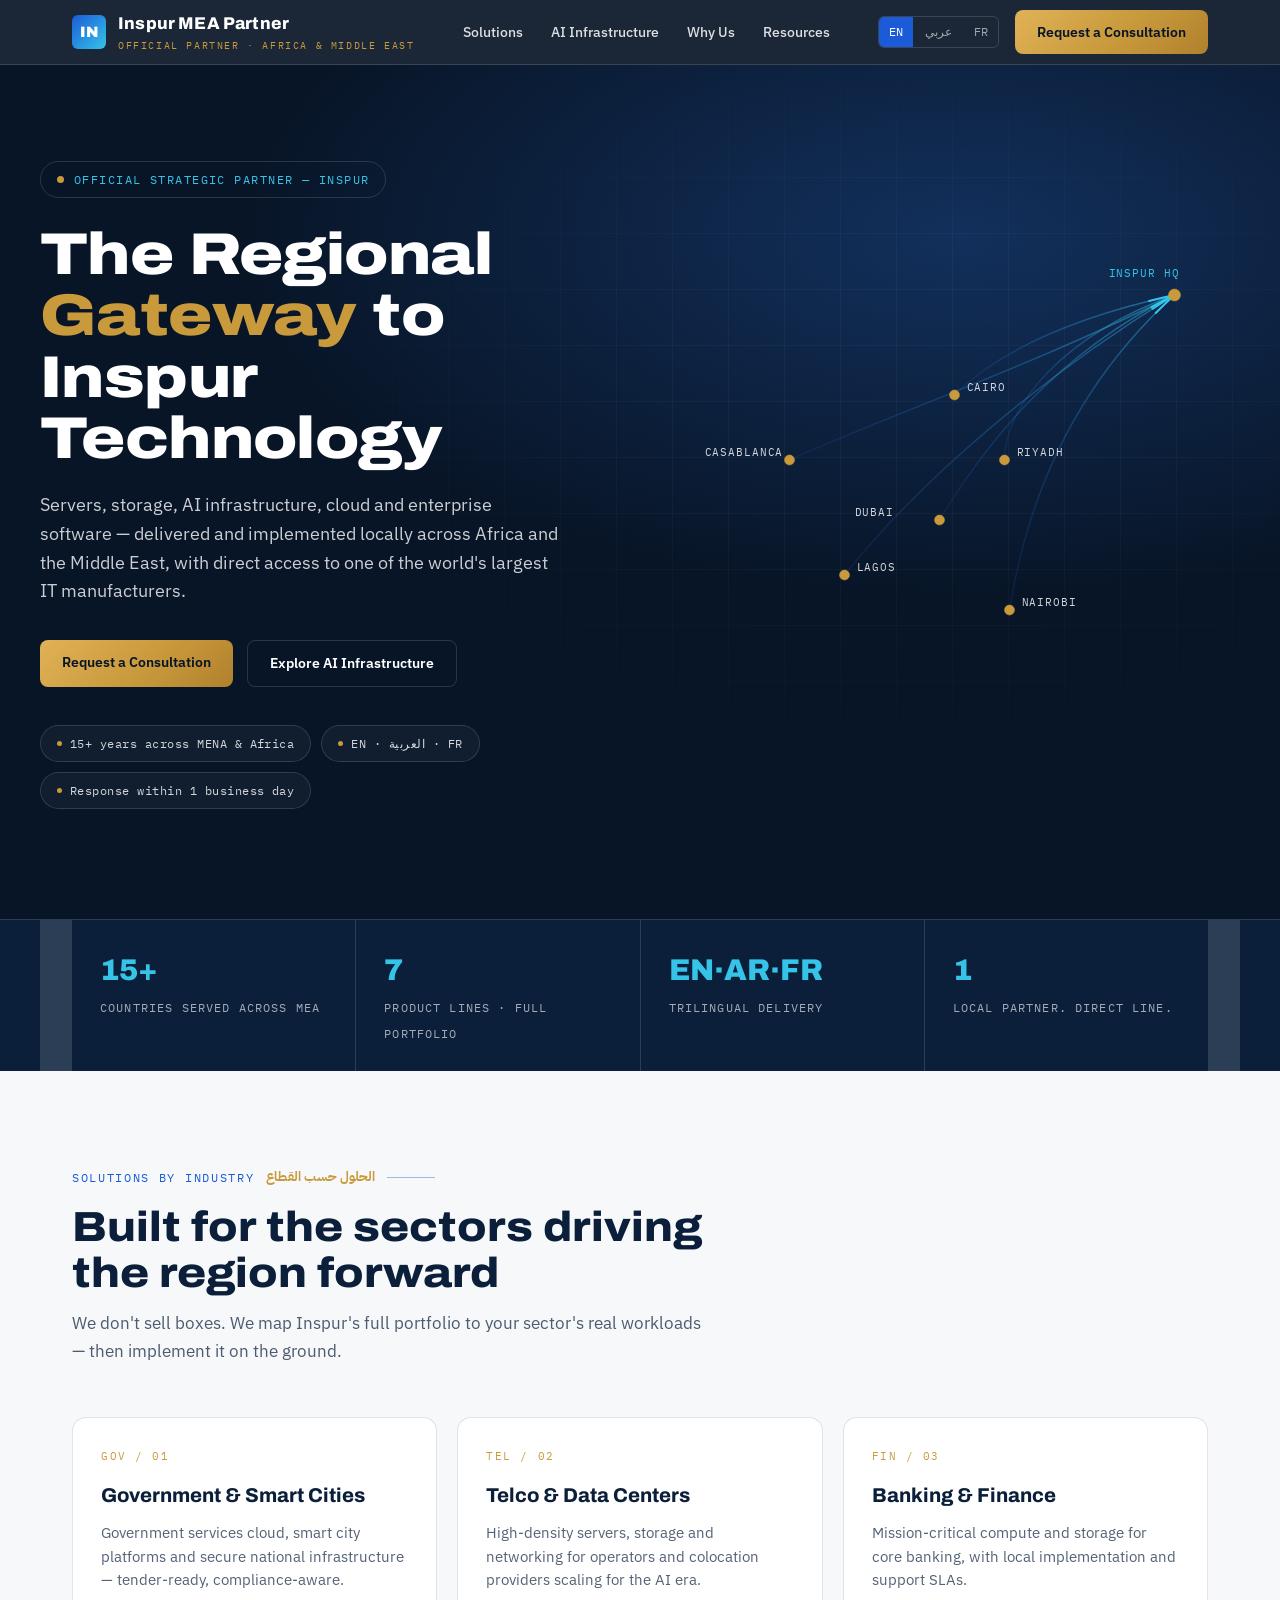
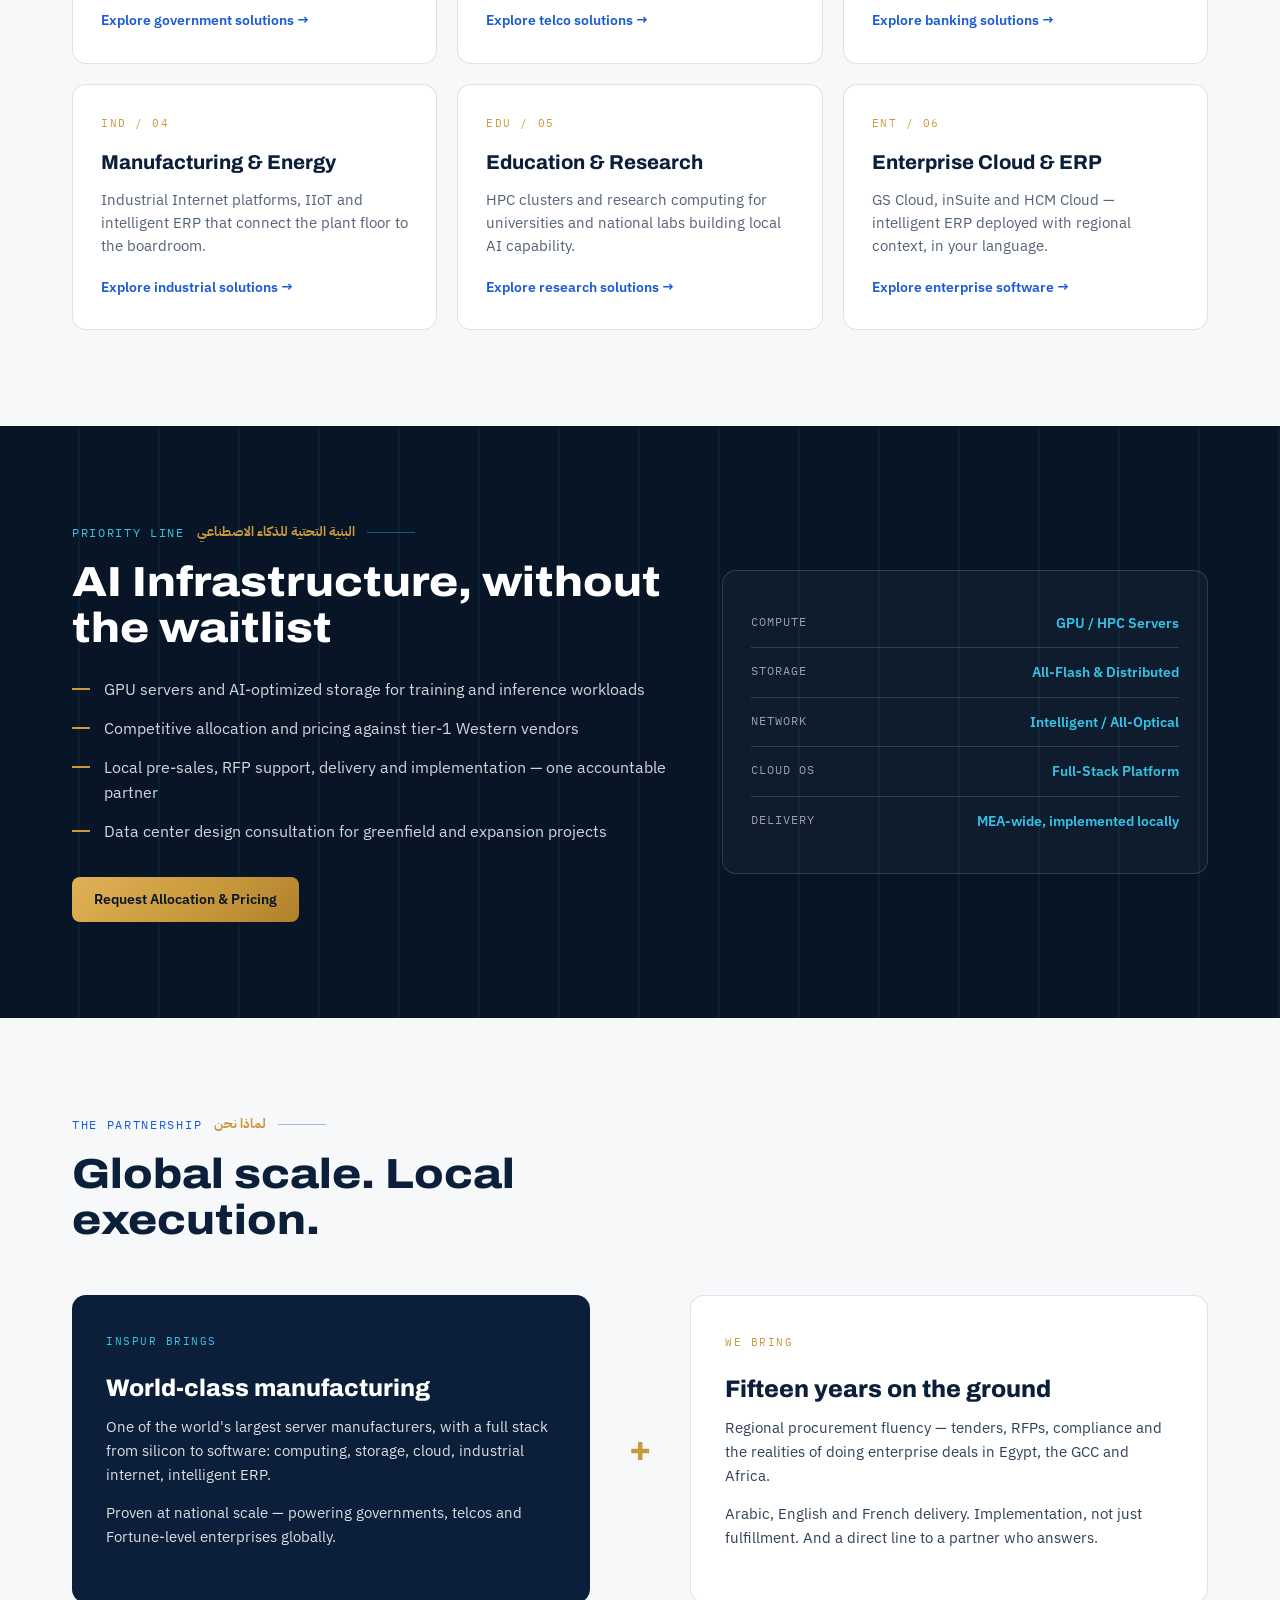
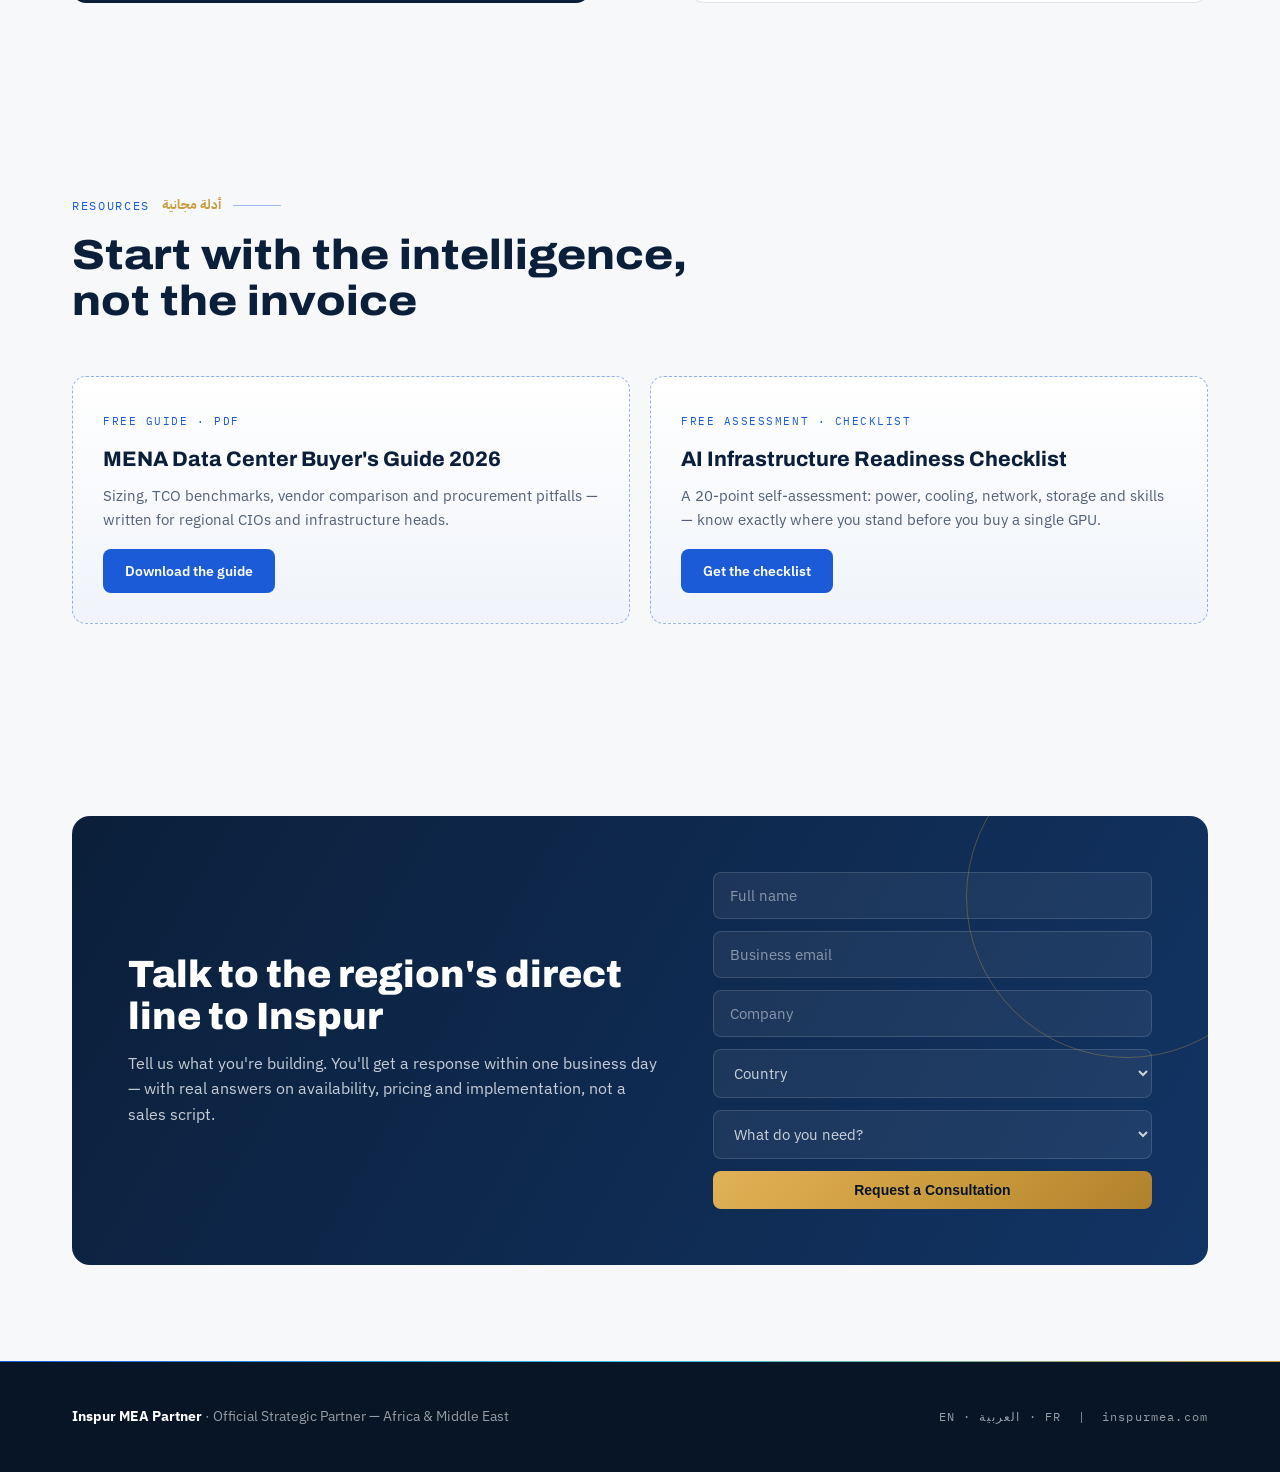
==== index.html @ e5256389 "Add no-JS fallback for reveal animations Co-Authored-By: Claude Fable 5 <noreply@anthropic.com>" ====
<!DOCTYPE html>
<html lang="en">
<head>
<meta charset="UTF-8">
<meta name="viewport" content="width=device-width, initial-scale=1.0">
<title>Inspur MEA — Strategic Partner for Africa &amp; the Middle East</title>
<meta name="description" content="Official strategic partner for Inspur across Africa &amp; the Middle East — servers, storage, AI infrastructure, cloud and enterprise software, delivered and implemented locally.">
<meta property="og:title" content="Inspur MEA — Strategic Partner for Africa &amp; the Middle East">
<meta property="og:description" content="Servers, storage, AI infrastructure, cloud and enterprise software — delivered and implemented locally across Africa and the Middle East.">
<meta property="og:type" content="website">
<meta property="og:url" content="https://inspurmea.com">
<link rel="icon" href="data:image/svg+xml,%3Csvg xmlns='http://www.w3.org/2000/svg' viewBox='0 0 64 64'%3E%3Cdefs%3E%3ClinearGradient id='g' x1='0' y1='0' x2='1' y2='1'%3E%3Cstop offset='0' stop-color='%231B5BD7'/%3E%3Cstop offset='1' stop-color='%2335C4E8'/%3E%3C/linearGradient%3E%3C/defs%3E%3Crect width='64' height='64' rx='14' fill='url(%23g)'/%3E%3Ctext x='32' y='43' font-family='Arial,sans-serif' font-weight='800' font-size='26' fill='white' text-anchor='middle'%3EIN%3C/text%3E%3C/svg%3E">
<link rel="preconnect" href="https://fonts.googleapis.com">
<link href="https://fonts.googleapis.com/css2?family=IBM+Plex+Sans:wght@400;500;600&family=IBM+Plex+Sans+Arabic:wght@500;700&family=IBM+Plex+Mono:wght@400;500&family=Archivo:wdth,wght@62..125,500..900&display=swap" rel="stylesheet">
<style>
:root{
  --ink:#0B1F3A;
  --deep:#081527;
  --wave:#1B5BD7;
  --pulse:#35C4E8;
  --gold:#C99A3C;
  --porcelain:#F6F8FA;
  --line:rgba(11,31,58,.12);
  --line-light:rgba(246,248,250,.14);
  --display:'Archivo',sans-serif;
  --body:'IBM Plex Sans','IBM Plex Sans Arabic',sans-serif;
  --mono:'IBM Plex Mono',monospace;
}
*{margin:0;padding:0;box-sizing:border-box}
html{scroll-behavior:smooth}
body{font-family:var(--body);color:var(--ink);background:var(--porcelain);line-height:1.6;font-size:16px;-webkit-font-smoothing:antialiased}
a{color:inherit;text-decoration:none}
::selection{background:var(--wave);color:#fff}
.wrap{max-width:1200px;margin:0 auto;padding:0 32px}

/* ---------- eyebrow: bilingual device ---------- */
.eyebrow{font-family:var(--mono);font-size:12px;letter-spacing:.14em;text-transform:uppercase;display:flex;align-items:center;gap:12px;color:var(--wave)}
.eyebrow .ar{font-family:'IBM Plex Sans Arabic';font-weight:700;letter-spacing:0;text-transform:none;font-size:13px;color:var(--gold)}
.eyebrow::after{content:"";flex:0 0 48px;height:1px;background:currentColor;opacity:.4}
.dark .eyebrow{color:var(--pulse)}

/* ---------- top bar ---------- */
header{position:sticky;top:0;z-index:50;background:rgba(8,21,39,.92);backdrop-filter:blur(10px);border-bottom:1px solid var(--line-light)}
.nav{display:flex;align-items:center;justify-content:space-between;height:64px;color:#fff}
.brand{display:flex;align-items:center;gap:12px}
.brand-mark{width:34px;height:34px;border-radius:6px;background:linear-gradient(135deg,var(--wave),var(--pulse));display:grid;place-items:center;font-family:var(--display);font-weight:900;font-size:15px;color:#fff}
.brand b{font-family:var(--display);font-weight:800;font-size:17px;letter-spacing:.01em}
.brand span{display:block;font-family:var(--mono);font-size:10px;letter-spacing:.16em;text-transform:uppercase;color:var(--gold)}
.nav-links{display:flex;gap:28px;font-size:14px;font-weight:500}
.nav-links a{opacity:.85;transition:opacity .2s;position:relative;padding:4px 0}
.nav-links a::after{content:"";position:absolute;left:0;right:0;bottom:0;height:2px;background:linear-gradient(90deg,var(--pulse),var(--gold));border-radius:2px;transform:scaleX(0);transform-origin:left;transition:transform .3s ease}
.nav-links a:hover,.nav-links a:focus-visible{opacity:1}
.nav-links a:hover::after,.nav-links a:focus-visible::after{transform:scaleX(1)}
.nav-right{display:flex;align-items:center;gap:16px}
.lang{font-family:var(--mono);font-size:12px;display:flex;gap:2px;border:1px solid var(--line-light);border-radius:6px;overflow:hidden}
.lang a{padding:5px 10px;opacity:.6}
.lang a.on{background:var(--wave);opacity:1}
.btn{display:inline-block;font-weight:600;font-size:14px;padding:11px 22px;border-radius:8px;transition:transform .15s,box-shadow .15s;border:0;cursor:pointer}
.btn:focus-visible{outline:3px solid var(--pulse);outline-offset:2px}
.btn-gold{background:linear-gradient(135deg,#E0B156,var(--gold) 55%,#B0812C);color:var(--deep)}
.btn-gold:hover{transform:translateY(-2px);box-shadow:0 10px 28px rgba(201,154,60,.45)}
.btn-wave{background:var(--wave);color:#fff}
.btn-wave:hover{transform:translateY(-1px);box-shadow:0 8px 24px rgba(27,91,215,.4)}
.btn-ghost{border:1px solid var(--line-light);color:#fff}
.btn-ghost:hover{border-color:var(--pulse);color:var(--pulse)}
@media(max-width:900px){.nav-links{display:none}}

/* ---------- hero ---------- */
.hero{background:radial-gradient(1200px 600px at 75% 20%,#12305c 0%,var(--deep) 60%);color:#fff;position:relative;overflow:hidden}
.hero-grid{position:absolute;inset:0;background-image:linear-gradient(var(--line-light) 1px,transparent 1px),linear-gradient(90deg,var(--line-light) 1px,transparent 1px);background-size:56px 56px;opacity:.25;mask-image:radial-gradient(800px 500px at 70% 40%,#000 30%,transparent 75%)}
.hero-inner{position:relative;display:grid;grid-template-columns:1.05fr .95fr;gap:40px;align-items:center;padding:96px 0 110px}
.hero h1{font-family:var(--display);font-variation-settings:'wdth' 118;font-weight:850;font-size:clamp(38px,4.6vw,60px);line-height:1.04;letter-spacing:-.01em}
.hero h1 .gw{color:var(--gold)}
.hero .badge{display:inline-flex;align-items:center;gap:10px;font-family:var(--mono);font-size:12px;letter-spacing:.12em;text-transform:uppercase;border:1px solid var(--line-light);border-radius:100px;padding:8px 16px;margin-bottom:26px;color:var(--pulse)}
.hero .badge i{width:7px;height:7px;border-radius:50%;background:var(--gold);display:inline-block}
.hero p.lede{margin:22px 0 34px;font-size:18px;max-width:520px;color:rgba(246,248,250,.82)}
.hero-ctas{display:flex;gap:14px;flex-wrap:wrap}
.hero-chips{margin-top:38px;display:flex;gap:10px;flex-wrap:wrap}
.chip{display:inline-flex;align-items:center;gap:8px;font-family:var(--mono);font-size:12px;letter-spacing:.04em;color:rgba(246,248,250,.85);border:1px solid var(--line-light);border-radius:100px;padding:8px 16px;background:rgba(255,255,255,.04);backdrop-filter:blur(4px);transition:border-color .25s,color .25s}
.chip:hover{border-color:var(--gold);color:#fff}
.chip i{width:5px;height:5px;border-radius:50%;background:var(--gold);display:inline-block}
@media(max-width:900px){.hero-inner{grid-template-columns:1fr;padding:64px 0 80px}}

/* gateway map (signature) */
.gateway{position:relative;height:460px}
.gateway svg{width:100%;height:100%;overflow:visible}
.arc{fill:none;stroke:url(#arcGrad);stroke-width:1.4;opacity:.55}
.arc-pulse{fill:none;stroke:var(--pulse);stroke-width:2;stroke-linecap:round;stroke-dasharray:26 640;animation:flow 4.5s linear infinite}
@keyframes flow{to{stroke-dashoffset:-666}}
.hub circle.core{fill:var(--gold)}
.hub circle.ring{fill:none;stroke:var(--gold);opacity:.5;animation:ring 3s ease-out infinite}
@keyframes ring{0%{r:5;opacity:.6}100%{r:20;opacity:0}}
.hub text{font-family:var(--mono);font-size:11px;fill:rgba(246,248,250,.85);letter-spacing:.08em}
.origin text{fill:var(--pulse)}
@media (prefers-reduced-motion:reduce){.arc-pulse,.hub circle.ring{animation:none}.arc-pulse{stroke-dasharray:none;opacity:.5}}
@media(max-width:900px){.gateway{height:340px}}

/* ---------- stat strip ---------- */
.strip{background:var(--ink);color:#fff;border-top:1px solid var(--line-light)}
.strip-inner{display:grid;grid-template-columns:repeat(4,1fr);gap:1px;background:var(--line-light)}
.stat{background:var(--ink);padding:26px 28px;transition:background .3s}
.stat:hover{background:#0e2747}
.stat b{font-family:var(--display);font-weight:850;font-size:30px;display:block;color:var(--pulse)}
.stat span{font-family:var(--mono);font-size:11.5px;letter-spacing:.1em;text-transform:uppercase;color:rgba(246,248,250,.65)}
@media(max-width:900px){.strip-inner{grid-template-columns:repeat(2,1fr)}}

/* ---------- sections ---------- */
section{padding:96px 0}
.sec-head{max-width:640px;margin-bottom:52px}
.sec-head h2{font-family:var(--display);font-variation-settings:'wdth' 112;font-weight:800;font-size:clamp(28px,3.4vw,42px);line-height:1.1;margin:16px 0 14px}
.sec-head p{color:rgba(11,31,58,.72);font-size:17px}
.dark .sec-head p{color:rgba(246,248,250,.72)}

/* industries */
.ind-grid{display:grid;grid-template-columns:repeat(3,1fr);gap:20px}
.card{background:#fff;border:1px solid var(--line);border-radius:14px;padding:30px 28px;transition:transform .25s,box-shadow .25s,border-color .25s;position:relative;overflow:hidden}
.card::before{content:"";position:absolute;top:0;left:0;right:0;height:3px;background:linear-gradient(90deg,var(--wave),var(--pulse) 55%,var(--gold));transform:scaleX(0);transform-origin:left;transition:transform .4s ease}
.card:hover{transform:translateY(-5px);box-shadow:0 18px 44px rgba(11,31,58,.12);border-color:transparent}
.card:hover::before{transform:scaleX(1)}
.ind-grid .card:nth-child(2),.res-grid .res:nth-child(2){transition-delay:.07s}
.ind-grid .card:nth-child(3){transition-delay:.14s}
.ind-grid .card:nth-child(4){transition-delay:.07s}
.ind-grid .card:nth-child(5){transition-delay:.14s}
.ind-grid .card:nth-child(6){transition-delay:.21s}
.card .ic{font-family:var(--mono);font-size:11px;letter-spacing:.14em;text-transform:uppercase;color:var(--gold);margin-bottom:14px;display:block}
.card h3{font-family:var(--display);font-weight:750;font-size:20px;margin-bottom:10px}
.card p{font-size:14.5px;color:rgba(11,31,58,.7);margin-bottom:16px}
.card .go{font-size:13.5px;font-weight:600;color:var(--wave)}
@media(max-width:900px){.ind-grid{grid-template-columns:1fr}}

/* AI infra — dark rack section */
.rack{background:var(--deep);color:#fff;position:relative;overflow:hidden}
.rack::before{content:"";position:absolute;inset:0;background:repeating-linear-gradient(90deg,transparent 0 78px,rgba(53,196,232,.06) 78px 80px);pointer-events:none}
.rack-inner{position:relative;display:grid;grid-template-columns:1.1fr .9fr;gap:56px;align-items:center}
.rack ul{list-style:none;margin:26px 0 34px;display:grid;gap:14px}
.rack li{display:flex;gap:14px;align-items:flex-start;font-size:15.5px;color:rgba(246,248,250,.85)}
.rack li::before{content:"";flex:0 0 18px;height:2px;background:var(--gold);margin-top:11px}
.spec{border:1px solid var(--line-light);border-radius:14px;padding:28px;background:rgba(255,255,255,.03)}
.spec .row{display:flex;justify-content:space-between;padding:13px 0;border-bottom:1px solid var(--line-light);font-size:14px}
.spec .row:last-child{border:0}
.spec .k{font-family:var(--mono);font-size:12px;letter-spacing:.08em;text-transform:uppercase;color:rgba(246,248,250,.6)}
.spec .v{font-weight:600;color:var(--pulse)}
@media(max-width:900px){.rack-inner{grid-template-columns:1fr}}

/* why — split */
.why-grid{display:grid;grid-template-columns:1fr 1fr;gap:20px}
.why{border-radius:14px;padding:38px 34px}
.why.inspur{background:var(--ink);color:#fff}
.why.local{background:#fff;border:1px solid var(--line)}
.why h3{font-family:var(--display);font-weight:800;font-size:24px;margin-bottom:8px}
.why .tag{font-family:var(--mono);font-size:11px;letter-spacing:.14em;text-transform:uppercase;margin-bottom:18px;display:block}
.why.inspur .tag{color:var(--pulse)}
.why.local .tag{color:var(--gold)}
.why p{font-size:15px;opacity:.85;margin-bottom:14px}
.plus{display:grid;place-items:center;font-family:var(--display);font-weight:900;font-size:34px;color:var(--gold)}
@media(min-width:901px){.why-grid{grid-template-columns:1fr 60px 1fr}}
@media(max-width:900px){.why-grid{grid-template-columns:1fr}.plus{padding:6px 0}}

/* resources */
.res-grid{display:grid;grid-template-columns:1fr 1fr;gap:20px}
.res{border:1px dashed rgba(27,91,215,.45);border-radius:14px;padding:30px;background:linear-gradient(180deg,#fff, #F0F4FA);transition:transform .25s,box-shadow .25s,border-color .25s}
.res:hover{transform:translateY(-4px);box-shadow:0 14px 36px rgba(27,91,215,.12);border-style:solid;border-color:var(--wave)}
.res .k{font-family:var(--mono);font-size:11px;letter-spacing:.14em;text-transform:uppercase;color:var(--wave)}
.res h3{font-family:var(--display);font-weight:750;font-size:21px;margin:10px 0 8px}
.res p{font-size:14.5px;color:rgba(11,31,58,.7);margin-bottom:18px}
@media(max-width:900px){.res-grid{grid-template-columns:1fr}}

/* consult CTA */
.consult{background:linear-gradient(120deg,var(--ink),#123464);color:#fff;border-radius:18px;padding:56px;display:grid;grid-template-columns:1.1fr .9fr;gap:48px;align-items:center;position:relative;overflow:hidden}
.consult::after{content:"";position:absolute;right:-80px;top:-80px;width:320px;height:320px;border:1px solid rgba(201,154,60,.35);border-radius:50%}
.consult h2{font-family:var(--display);font-weight:850;font-size:clamp(26px,3vw,38px);line-height:1.12;margin-bottom:12px}
.consult p{color:rgba(246,248,250,.8);font-size:16px}
.form{display:grid;gap:12px}
.form input,.form select{font-family:var(--body);font-size:14.5px;padding:13px 16px;border-radius:8px;border:1px solid var(--line-light);background:rgba(255,255,255,.06);color:#fff}
.form input::placeholder{color:rgba(246,248,250,.5)}
.form select{color:rgba(246,248,250,.8)}
@media(max-width:900px){.consult{grid-template-columns:1fr;padding:36px}}

footer{background:var(--deep);color:rgba(246,248,250,.6);padding:44px 0;font-size:13.5px;border-top:1px solid transparent;border-image:linear-gradient(90deg,var(--wave),var(--pulse),var(--gold)) 1}
.foot{display:flex;justify-content:space-between;gap:20px;flex-wrap:wrap;align-items:center}
.foot .mono{font-family:var(--mono);font-size:11.5px;letter-spacing:.1em}

/* reveal (scoped to .js so content is never hidden without JavaScript) */
.js .rv{opacity:0;transform:translateY(18px);transition:opacity .6s ease,transform .6s ease}
.js .rv.in{opacity:1;transform:none}
@media (prefers-reduced-motion:reduce){.rv{opacity:1;transform:none;transition:none}}
</style>
<script>document.documentElement.classList.add('js')</script>
</head>
<body>

<header>
  <div class="wrap nav">
    <div class="brand">
      <div class="brand-mark">IN</div>
      <div><b>Inspur MEA Partner</b><span>Official Partner · Africa &amp; Middle East</span></div>
    </div>
    <nav class="nav-links">
      <a href="#industries">Solutions</a>
      <a href="#ai">AI Infrastructure</a>
      <a href="#why">Why Us</a>
      <a href="#resources">Resources</a>
    </nav>
    <div class="nav-right">
      <div class="lang"><a class="on" href="#">EN</a><a href="#">عربي</a><a href="#">FR</a></div>
      <a class="btn btn-gold" href="#consult">Request a Consultation</a>
    </div>
  </div>
</header>

<div class="hero">
  <div class="hero-grid"></div>
  <div class="wrap hero-inner">
    <div>
      <span class="badge"><i></i> Official Strategic Partner — Inspur</span>
      <h1>The Regional <span class="gw">Gateway</span> to Inspur Technology</h1>
      <p class="lede">Servers, storage, AI infrastructure, cloud and enterprise software — delivered and implemented locally across Africa and the Middle East, with direct access to one of the world's largest IT manufacturers.</p>
      <div class="hero-ctas">
        <a class="btn btn-gold" href="#consult">Request a Consultation</a>
        <a class="btn btn-ghost" href="#ai">Explore AI Infrastructure</a>
      </div>
      <div class="hero-chips">
        <span class="chip"><i></i>15+ years across MENA &amp; Africa</span>
        <span class="chip"><i></i>EN · العربية · FR</span>
        <span class="chip"><i></i>Response within 1 business day</span>
      </div>
    </div>

    <!-- SIGNATURE: the gateway network -->
    <div class="gateway" aria-hidden="true">
      <svg viewBox="0 0 520 460">
        <defs>
          <linearGradient id="arcGrad" x1="1" y1="0" x2="0" y2="1">
            <stop offset="0" stop-color="#35C4E8" stop-opacity=".9"/>
            <stop offset="1" stop-color="#1B5BD7" stop-opacity=".25"/>
          </linearGradient>
        </defs>
        <!-- arcs from origin (top-right = Inspur / East) to regional hubs -->
        <path class="arc" id="a1" d="M470,40 C380,60 300,90 250,140"/>
        <path class="arc" id="a2" d="M470,40 C360,80 300,150 300,205"/>
        <path class="arc" id="a3" d="M470,40 C350,100 280,190 235,265"/>
        <path class="arc" id="a4" d="M470,40 C340,120 220,220 140,320"/>
        <path class="arc" id="a5" d="M470,40 C360,140 320,260 305,355"/>
        <path class="arc" id="a6" d="M470,40 C330,110 160,170 85,205"/>
        <path class="arc-pulse" d="M470,40 C380,60 300,90 250,140"/>
        <path class="arc-pulse" style="animation-delay:-1.1s" d="M470,40 C350,100 280,190 235,265"/>
        <path class="arc-pulse" style="animation-delay:-2.3s" d="M470,40 C340,120 220,220 140,320"/>
        <path class="arc-pulse" style="animation-delay:-3.2s" d="M470,40 C360,140 320,260 305,355"/>
        <!-- origin -->
        <g class="hub origin">
          <circle class="core" cx="470" cy="40" r="6" fill="#35C4E8"/>
          <circle class="ring" cx="470" cy="40" r="6" stroke="#35C4E8" fill="none"/>
          <text x="404" y="22">INSPUR HQ</text>
        </g>
        <!-- hubs -->
        <g class="hub"><circle class="core" cx="250" cy="140" r="5"/><circle class="ring" cx="250" cy="140" r="5"/><text x="262" y="136">CAIRO</text></g>
        <g class="hub"><circle class="core" cx="300" cy="205" r="5"/><circle class="ring" cx="300" cy="205" r="5"/><text x="312" y="201">RIYADH</text></g>
        <g class="hub"><circle class="core" cx="235" cy="265" r="5"/><circle class="ring" cx="235" cy="265" r="5"/><text x="150" y="261">DUBAI</text></g>
        <g class="hub"><circle class="core" cx="140" cy="320" r="5"/><circle class="ring" cx="140" cy="320" r="5"/><text x="152" y="316">LAGOS</text></g>
        <g class="hub"><circle class="core" cx="305" cy="355" r="5"/><circle class="ring" cx="305" cy="355" r="5"/><text x="317" y="351">NAIROBI</text></g>
        <g class="hub"><circle class="core" cx="85" cy="205" r="5"/><circle class="ring" cx="85" cy="205" r="5"/><text x="0" y="201">CASABLANCA</text></g>
      </svg>
    </div>
  </div>
</div>

<div class="strip">
  <div class="wrap strip-inner">
    <div class="stat"><b>15+</b><span>Countries served across MEA</span></div>
    <div class="stat"><b>7</b><span>Product lines · full portfolio</span></div>
    <div class="stat"><b>EN·AR·FR</b><span>Trilingual delivery</span></div>
    <div class="stat"><b>1</b><span>Local partner. Direct line.</span></div>
  </div>
</div>

<section id="industries">
  <div class="wrap">
    <div class="sec-head rv">
      <div class="eyebrow">Solutions by Industry <span class="ar">الحلول حسب القطاع</span></div>
      <h2>Built for the sectors driving the region forward</h2>
      <p>We don't sell boxes. We map Inspur's full portfolio to your sector's real workloads — then implement it on the ground.</p>
    </div>
    <div class="ind-grid">
      <div class="card rv"><span class="ic">GOV / 01</span><h3>Government &amp; Smart Cities</h3><p>Government services cloud, smart city platforms and secure national infrastructure — tender-ready, compliance-aware.</p><a class="go" href="#consult">Explore government solutions →</a></div>
      <div class="card rv"><span class="ic">TEL / 02</span><h3>Telco &amp; Data Centers</h3><p>High-density servers, storage and networking for operators and colocation providers scaling for the AI era.</p><a class="go" href="#consult">Explore telco solutions →</a></div>
      <div class="card rv"><span class="ic">FIN / 03</span><h3>Banking &amp; Finance</h3><p>Mission-critical compute and storage for core banking, with local implementation and support SLAs.</p><a class="go" href="#consult">Explore banking solutions →</a></div>
      <div class="card rv"><span class="ic">IND / 04</span><h3>Manufacturing &amp; Energy</h3><p>Industrial Internet platforms, IIoT and intelligent ERP that connect the plant floor to the boardroom.</p><a class="go" href="#consult">Explore industrial solutions →</a></div>
      <div class="card rv"><span class="ic">EDU / 05</span><h3>Education &amp; Research</h3><p>HPC clusters and research computing for universities and national labs building local AI capability.</p><a class="go" href="#consult">Explore research solutions →</a></div>
      <div class="card rv"><span class="ic">ENT / 06</span><h3>Enterprise Cloud &amp; ERP</h3><p>GS Cloud, inSuite and HCM Cloud — intelligent ERP deployed with regional context, in your language.</p><a class="go" href="#consult">Explore enterprise software →</a></div>
    </div>
  </div>
</section>

<section id="ai" class="rack dark">
  <div class="wrap rack-inner">
    <div class="rv">
      <div class="eyebrow">Priority Line <span class="ar">البنية التحتية للذكاء الاصطناعي</span></div>
      <h2 class="sec-h" style="font-family:var(--display);font-variation-settings:'wdth' 112;font-weight:800;font-size:clamp(28px,3.4vw,42px);line-height:1.1;margin:16px 0 6px">AI Infrastructure, without the waitlist</h2>
      <ul>
        <li>GPU servers and AI-optimized storage for training and inference workloads</li>
        <li>Competitive allocation and pricing against tier-1 Western vendors</li>
        <li>Local pre-sales, RFP support, delivery and implementation — one accountable partner</li>
        <li>Data center design consultation for greenfield and expansion projects</li>
      </ul>
      <a class="btn btn-gold" href="#consult">Request Allocation &amp; Pricing</a>
    </div>
    <div class="spec rv">
      <div class="row"><span class="k">Compute</span><span class="v">GPU / HPC Servers</span></div>
      <div class="row"><span class="k">Storage</span><span class="v">All-Flash &amp; Distributed</span></div>
      <div class="row"><span class="k">Network</span><span class="v">Intelligent / All-Optical</span></div>
      <div class="row"><span class="k">Cloud OS</span><span class="v">Full-Stack Platform</span></div>
      <div class="row"><span class="k">Delivery</span><span class="v">MEA-wide, implemented locally</span></div>
    </div>
  </div>
</section>

<section id="why">
  <div class="wrap">
    <div class="sec-head rv">
      <div class="eyebrow">The Partnership <span class="ar">لماذا نحن</span></div>
      <h2>Global scale. Local execution.</h2>
    </div>
    <div class="why-grid">
      <div class="why inspur rv">
        <span class="tag">Inspur brings</span>
        <h3>World-class manufacturing</h3>
        <p>One of the world's largest server manufacturers, with a full stack from silicon to software: computing, storage, cloud, industrial internet, intelligent ERP.</p>
        <p>Proven at national scale — powering governments, telcos and Fortune-level enterprises globally.</p>
      </div>
      <div class="plus rv">+</div>
      <div class="why local rv">
        <span class="tag">We bring</span>
        <h3>Fifteen years on the ground</h3>
        <p>Regional procurement fluency — tenders, RFPs, compliance and the realities of doing enterprise deals in Egypt, the GCC and Africa.</p>
        <p>Arabic, English and French delivery. Implementation, not just fulfillment. And a direct line to a partner who answers.</p>
      </div>
    </div>
  </div>
</section>

<section id="resources">
  <div class="wrap">
    <div class="sec-head rv">
      <div class="eyebrow">Resources <span class="ar">أدلة مجانية</span></div>
      <h2>Start with the intelligence, not the invoice</h2>
    </div>
    <div class="res-grid">
      <div class="res rv">
        <span class="k">Free Guide · PDF</span>
        <h3>MENA Data Center Buyer's Guide 2026</h3>
        <p>Sizing, TCO benchmarks, vendor comparison and procurement pitfalls — written for regional CIOs and infrastructure heads.</p>
        <a class="btn btn-wave" href="#consult">Download the guide</a>
      </div>
      <div class="res rv">
        <span class="k">Free Assessment · Checklist</span>
        <h3>AI Infrastructure Readiness Checklist</h3>
        <p>A 20-point self-assessment: power, cooling, network, storage and skills — know exactly where you stand before you buy a single GPU.</p>
        <a class="btn btn-wave" href="#consult">Get the checklist</a>
      </div>
    </div>
  </div>
</section>

<section id="consult">
  <div class="wrap">
    <div class="consult rv">
      <div>
        <h2>Talk to the region's direct line to Inspur</h2>
        <p>Tell us what you're building. You'll get a response within one business day — with real answers on availability, pricing and implementation, not a sales script.</p>
      </div>
      <div class="form">
        <input type="text" placeholder="Full name" aria-label="Full name">
        <input type="email" placeholder="Business email" aria-label="Business email">
        <input type="text" placeholder="Company" aria-label="Company">
        <select aria-label="Country"><option>Country</option><option>Egypt</option><option>Saudi Arabia</option><option>UAE</option><option>Morocco</option><option>Nigeria</option><option>Kenya</option><option>Other</option></select>
        <select aria-label="What do you need"><option>What do you need?</option><option>AI Infrastructure / GPU servers</option><option>Servers &amp; Storage</option><option>Cloud &amp; ERP</option><option>Smart City / Industrial</option><option>Not sure yet — advise me</option></select>
        <button class="btn btn-gold" type="button">Request a Consultation</button>
      </div>
    </div>
  </div>
</section>

<footer>
  <div class="wrap foot">
    <div><b style="color:#fff">Inspur MEA Partner</b> · Official Strategic Partner — Africa &amp; Middle East</div>
    <div class="mono">EN · العربية · FR &nbsp;|&nbsp; inspurmea.com</div>
  </div>
</footer>

<script>
const io=new IntersectionObserver(es=>es.forEach(e=>{if(e.isIntersecting){e.target.classList.add('in');io.unobserve(e.target)}}),{threshold:.15});
document.querySelectorAll('.rv').forEach(el=>io.observe(el));
// count-up for numeric stats
const reduce=matchMedia('(prefers-reduced-motion:reduce)').matches;
const so=new IntersectionObserver(es=>es.forEach(e=>{
  if(!e.isIntersecting)return;so.unobserve(e.target);
  const el=e.target,m=el.textContent.trim().match(/^(\d+)(\+?)$/);
  if(!m||reduce)return;
  const end=+m[1],suf=m[2],t0=performance.now(),dur=1200;
  const step=t=>{const p=Math.min((t-t0)/dur,1),v=Math.round(end*(1-Math.pow(1-p,3)));el.textContent=v+suf;if(p<1)requestAnimationFrame(step)};
  el.textContent='0'+suf;requestAnimationFrame(step);
}),{threshold:.6});
document.querySelectorAll('.stat b').forEach(el=>so.observe(el));
</script>
</body>
</html>
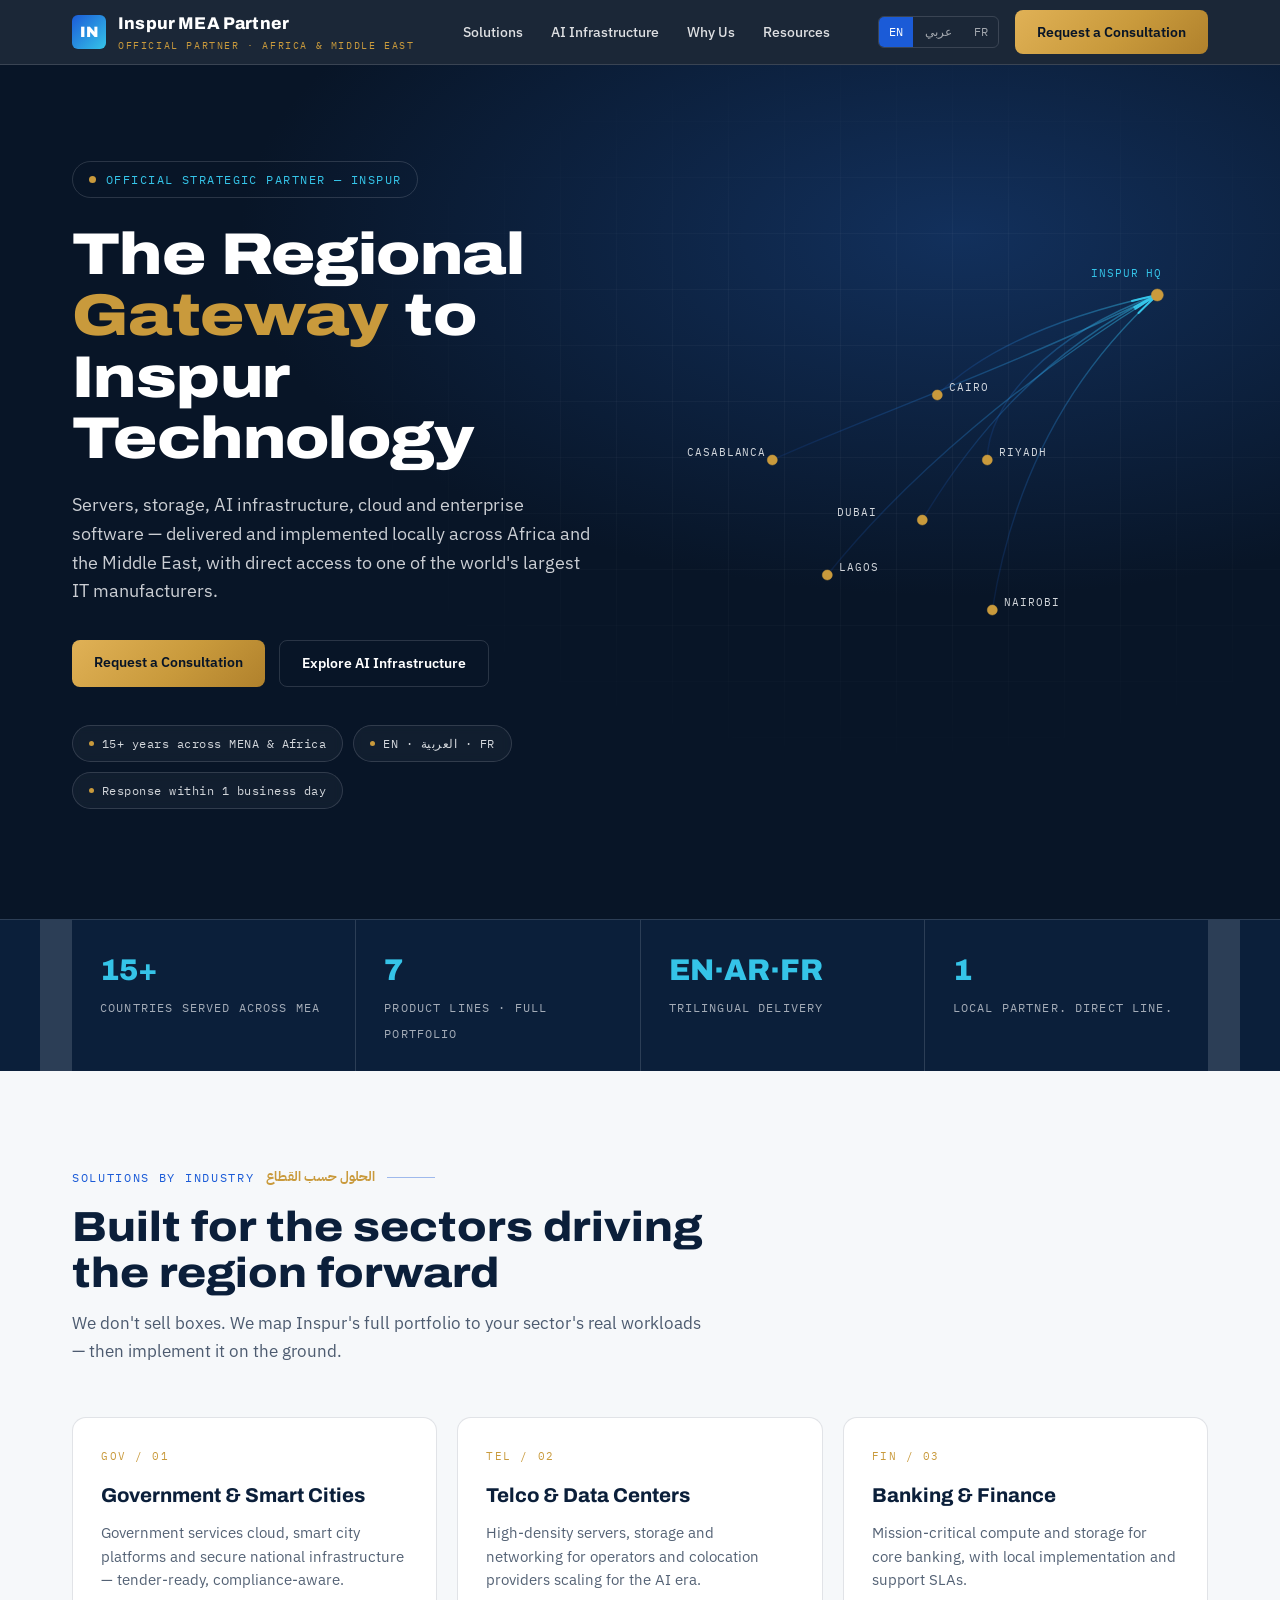
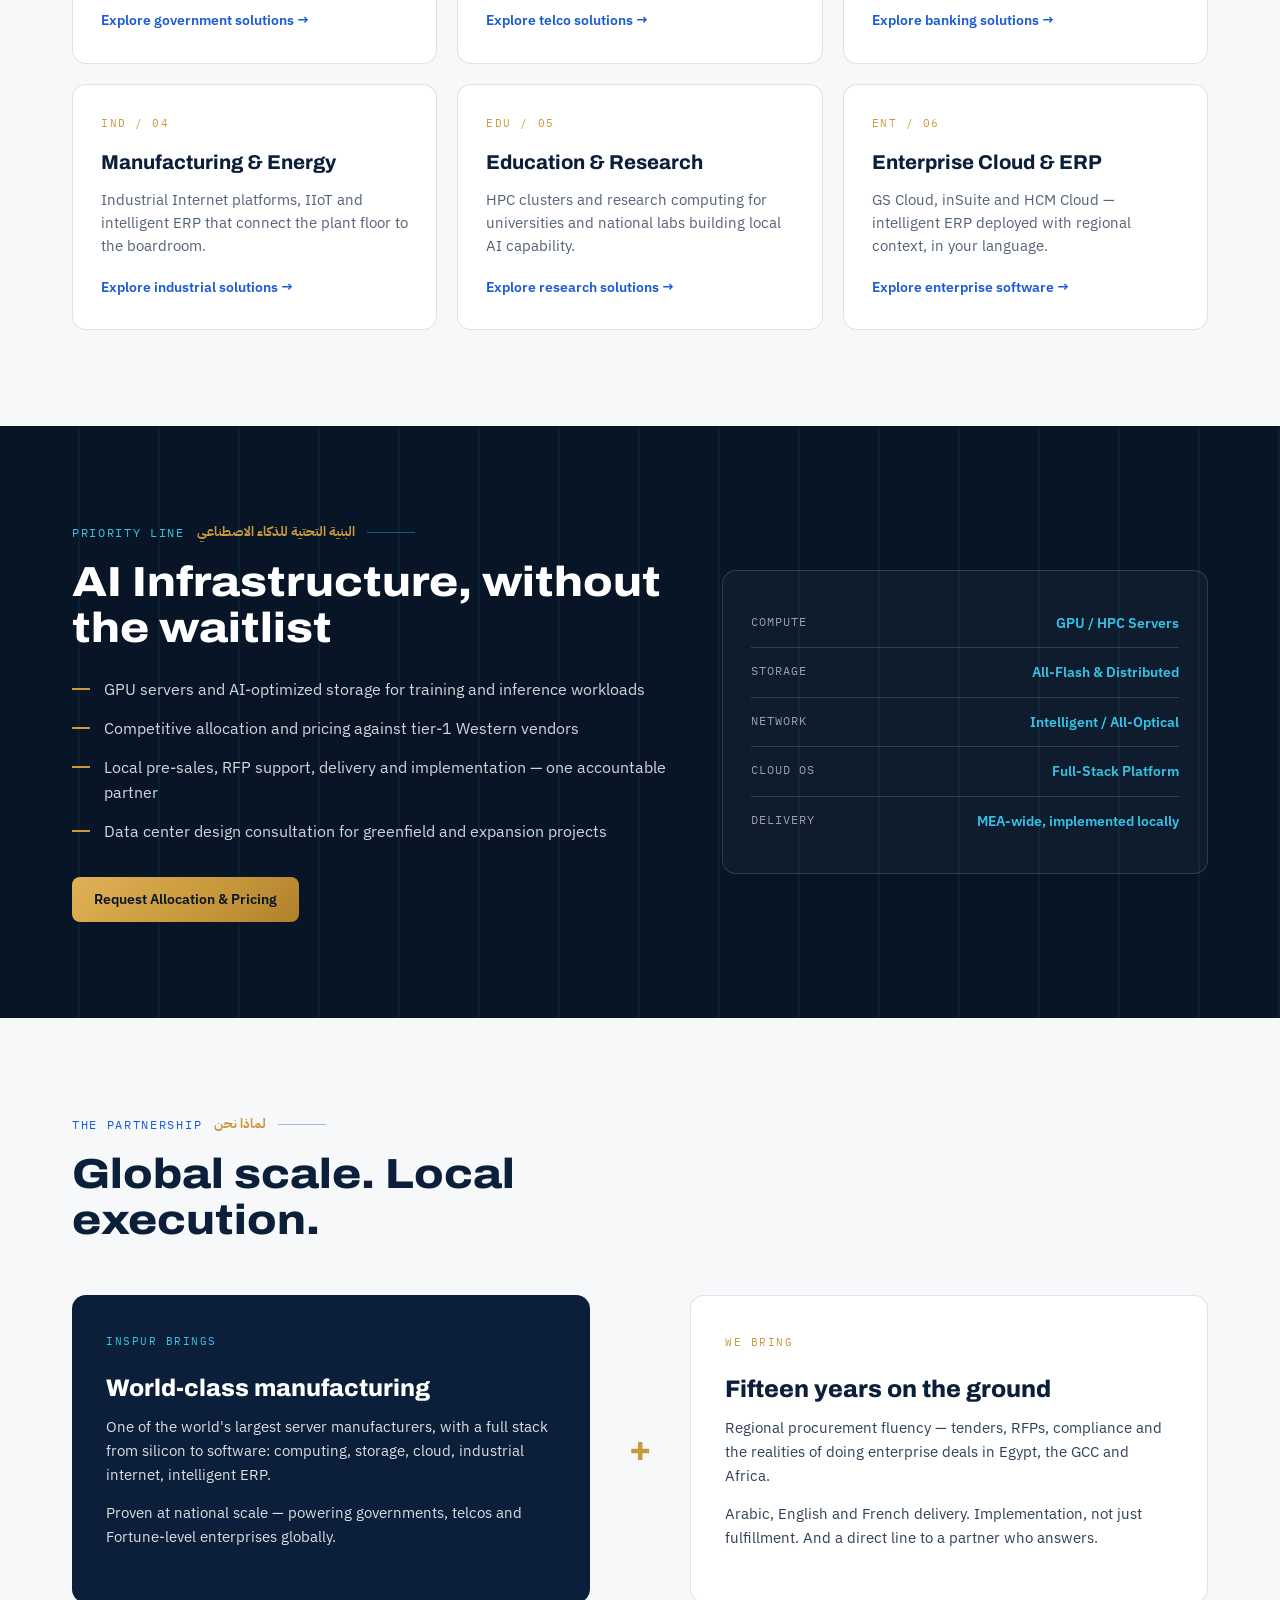
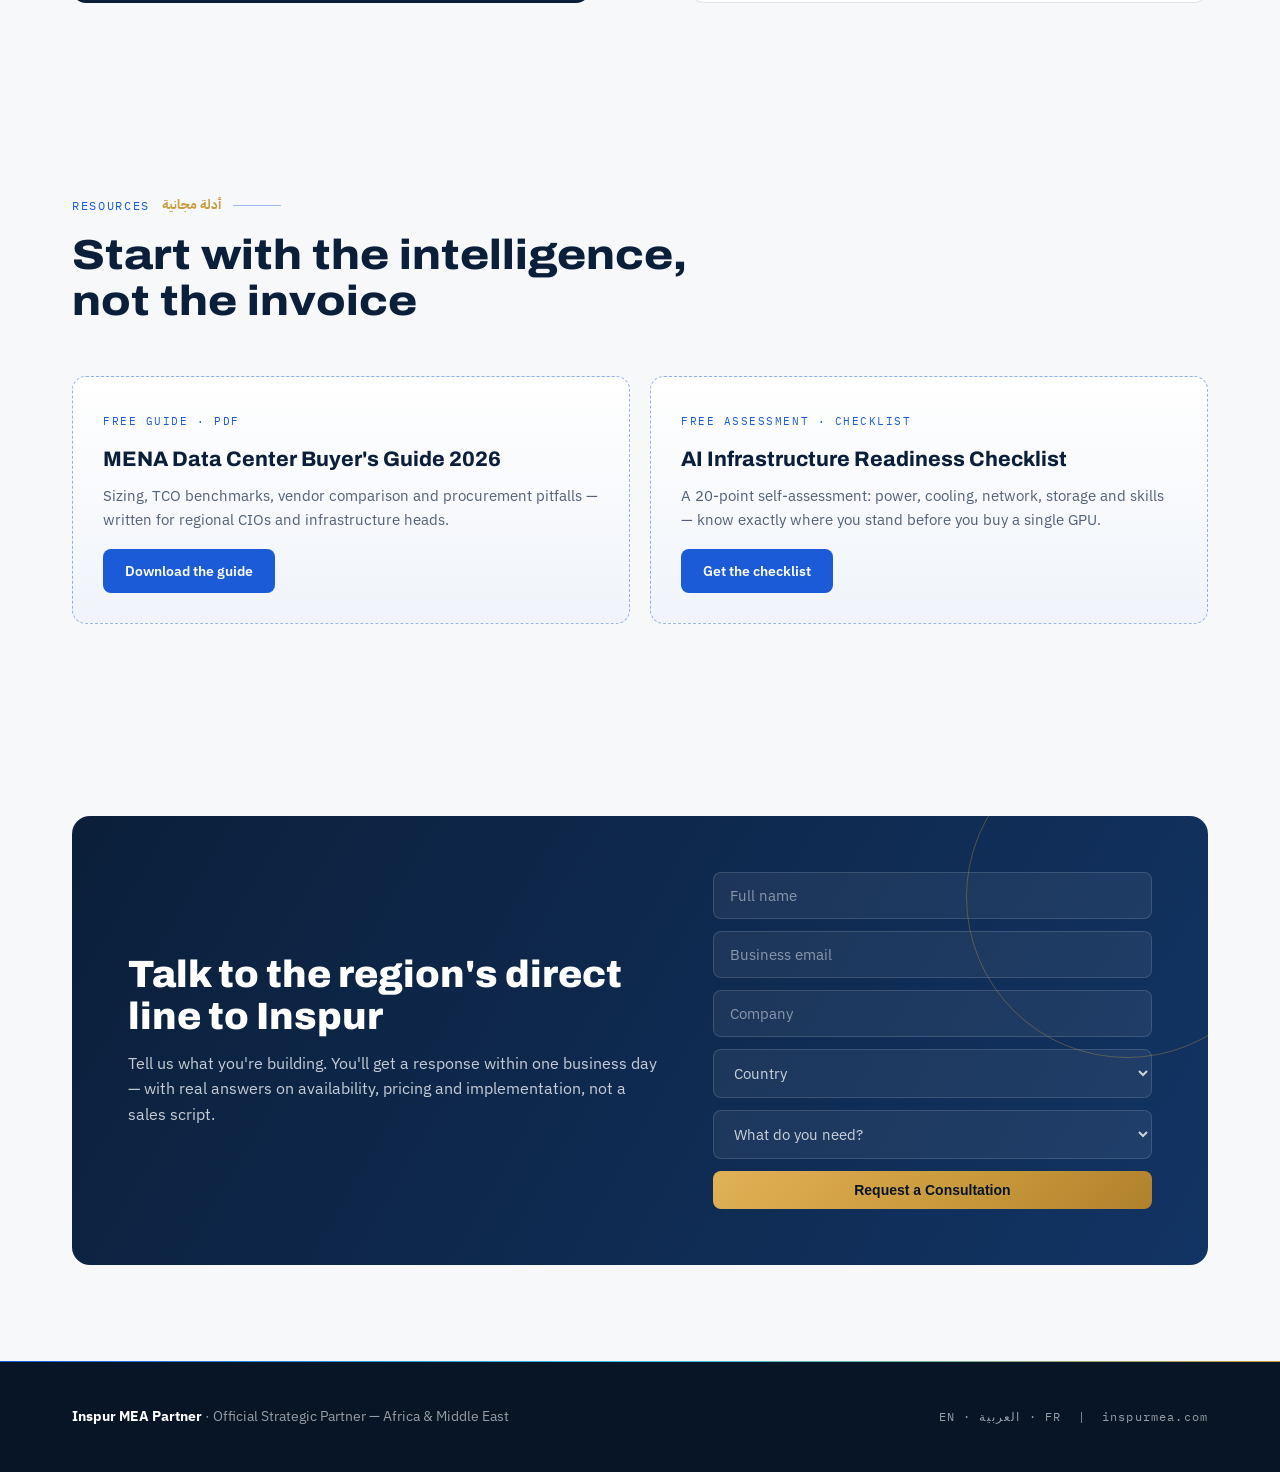
==== commit 7b84408b: "Fix hero horizontal padding on mobile: hero-inner shorthand was overriding .wrap side padding Co-Aut" ====
--- a/index.html
+++ b/index.html
@@ -28,7 +28,7 @@
 }
 *{margin:0;padding:0;box-sizing:border-box}
 html{scroll-behavior:smooth}
-body{font-family:var(--body);color:var(--ink);background:var(--porcelain);line-height:1.6;font-size:16px;-webkit-font-smoothing:antialiased}
+body{font-family:var(--body);color:var(--ink);background:var(--porcelain);line-height:1.6;font-size:16px;-webkit-font-smoothing:antialiased;overflow-x:hidden}
 a{color:inherit;text-decoration:none}
 ::selection{background:var(--wave);color:#fff}
 .wrap{max-width:1200px;margin:0 auto;padding:0 32px}
@@ -64,11 +64,21 @@
 .btn-ghost{border:1px solid var(--line-light);color:#fff}
 .btn-ghost:hover{border-color:var(--pulse);color:var(--pulse)}
 @media(max-width:900px){.nav-links{display:none}}
+@media(max-width:640px){
+  .wrap{padding:0 20px}
+  .nav{height:56px;gap:10px}
+  .brand{gap:9px;min-width:0}
+  .brand-mark{width:30px;height:30px;font-size:13px;flex:0 0 30px}
+  .brand b{font-size:14px;white-space:nowrap}
+  .brand span{display:none}
+  .lang{display:none}
+  .nav-right .btn{padding:8px 12px;font-size:12px;white-space:nowrap}
+}
 
 /* ---------- hero ---------- */
 .hero{background:radial-gradient(1200px 600px at 75% 20%,#12305c 0%,var(--deep) 60%);color:#fff;position:relative;overflow:hidden}
 .hero-grid{position:absolute;inset:0;background-image:linear-gradient(var(--line-light) 1px,transparent 1px),linear-gradient(90deg,var(--line-light) 1px,transparent 1px);background-size:56px 56px;opacity:.25;mask-image:radial-gradient(800px 500px at 70% 40%,#000 30%,transparent 75%)}
-.hero-inner{position:relative;display:grid;grid-template-columns:1.05fr .95fr;gap:40px;align-items:center;padding:96px 0 110px}
+.hero-inner{position:relative;display:grid;grid-template-columns:1.05fr .95fr;gap:40px;align-items:center;padding-top:96px;padding-bottom:110px}
 .hero h1{font-family:var(--display);font-variation-settings:'wdth' 118;font-weight:850;font-size:clamp(38px,4.6vw,60px);line-height:1.04;letter-spacing:-.01em}
 .hero h1 .gw{color:var(--gold)}
 .hero .badge{display:inline-flex;align-items:center;gap:10px;font-family:var(--mono);font-size:12px;letter-spacing:.12em;text-transform:uppercase;border:1px solid var(--line-light);border-radius:100px;padding:8px 16px;margin-bottom:26px;color:var(--pulse)}
@@ -79,7 +89,18 @@
 .chip{display:inline-flex;align-items:center;gap:8px;font-family:var(--mono);font-size:12px;letter-spacing:.04em;color:rgba(246,248,250,.85);border:1px solid var(--line-light);border-radius:100px;padding:8px 16px;background:rgba(255,255,255,.04);backdrop-filter:blur(4px);transition:border-color .25s,color .25s}
 .chip:hover{border-color:var(--gold);color:#fff}
 .chip i{width:5px;height:5px;border-radius:50%;background:var(--gold);display:inline-block}
-@media(max-width:900px){.hero-inner{grid-template-columns:1fr;padding:64px 0 80px}}
+@media(max-width:900px){.hero-inner{grid-template-columns:1fr;padding-top:64px;padding-bottom:80px}}
+@media(max-width:640px){
+  .hero-inner{padding-top:52px;padding-bottom:60px;gap:24px}
+  .hero h1{font-size:34px}
+  .hero p.lede{font-size:16px}
+  .hero .badge{font-size:10.5px;padding:7px 12px}
+  .hero-ctas .btn{width:100%;text-align:center}
+  .chip{font-size:11px;padding:7px 12px}
+  section{padding:64px 0}
+  .consult{padding:30px 22px}
+  .sec-head{margin-bottom:36px}
+}
 
 /* gateway map (signature) */
 .gateway{position:relative;height:460px}
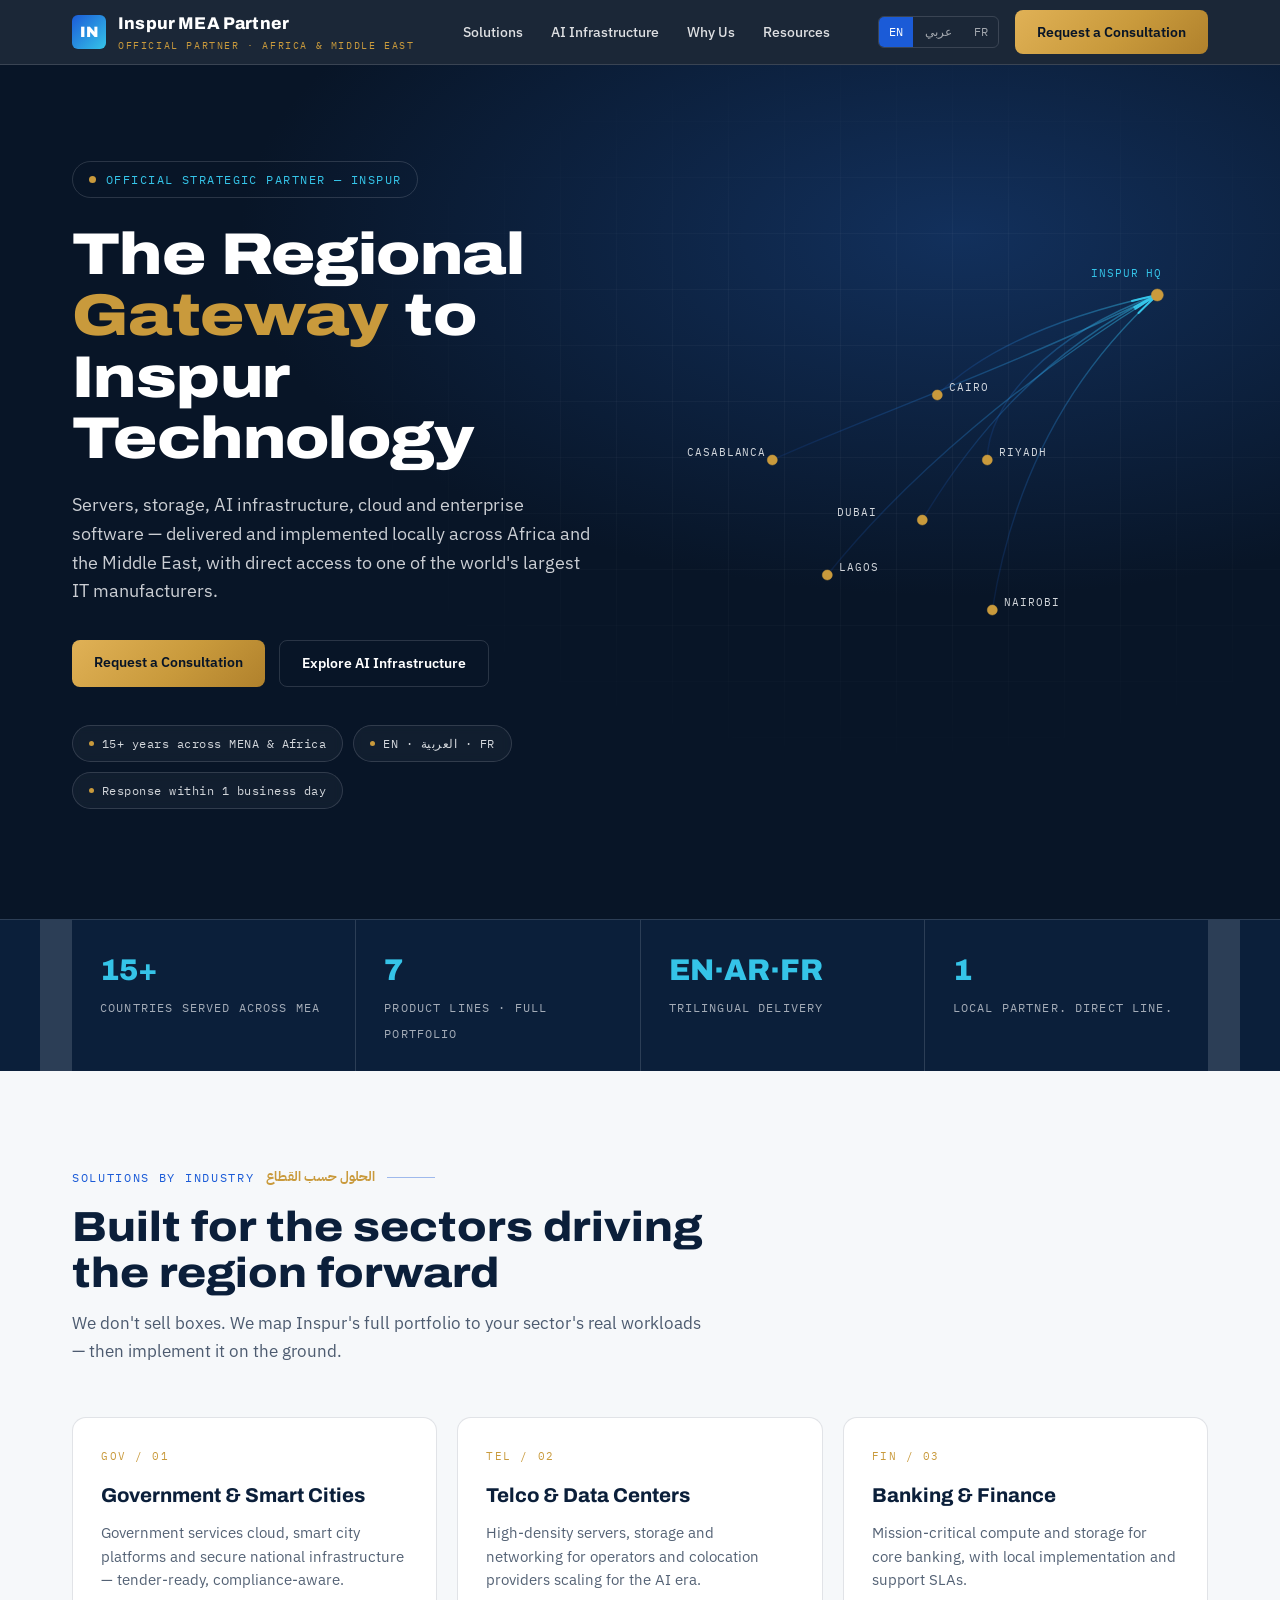
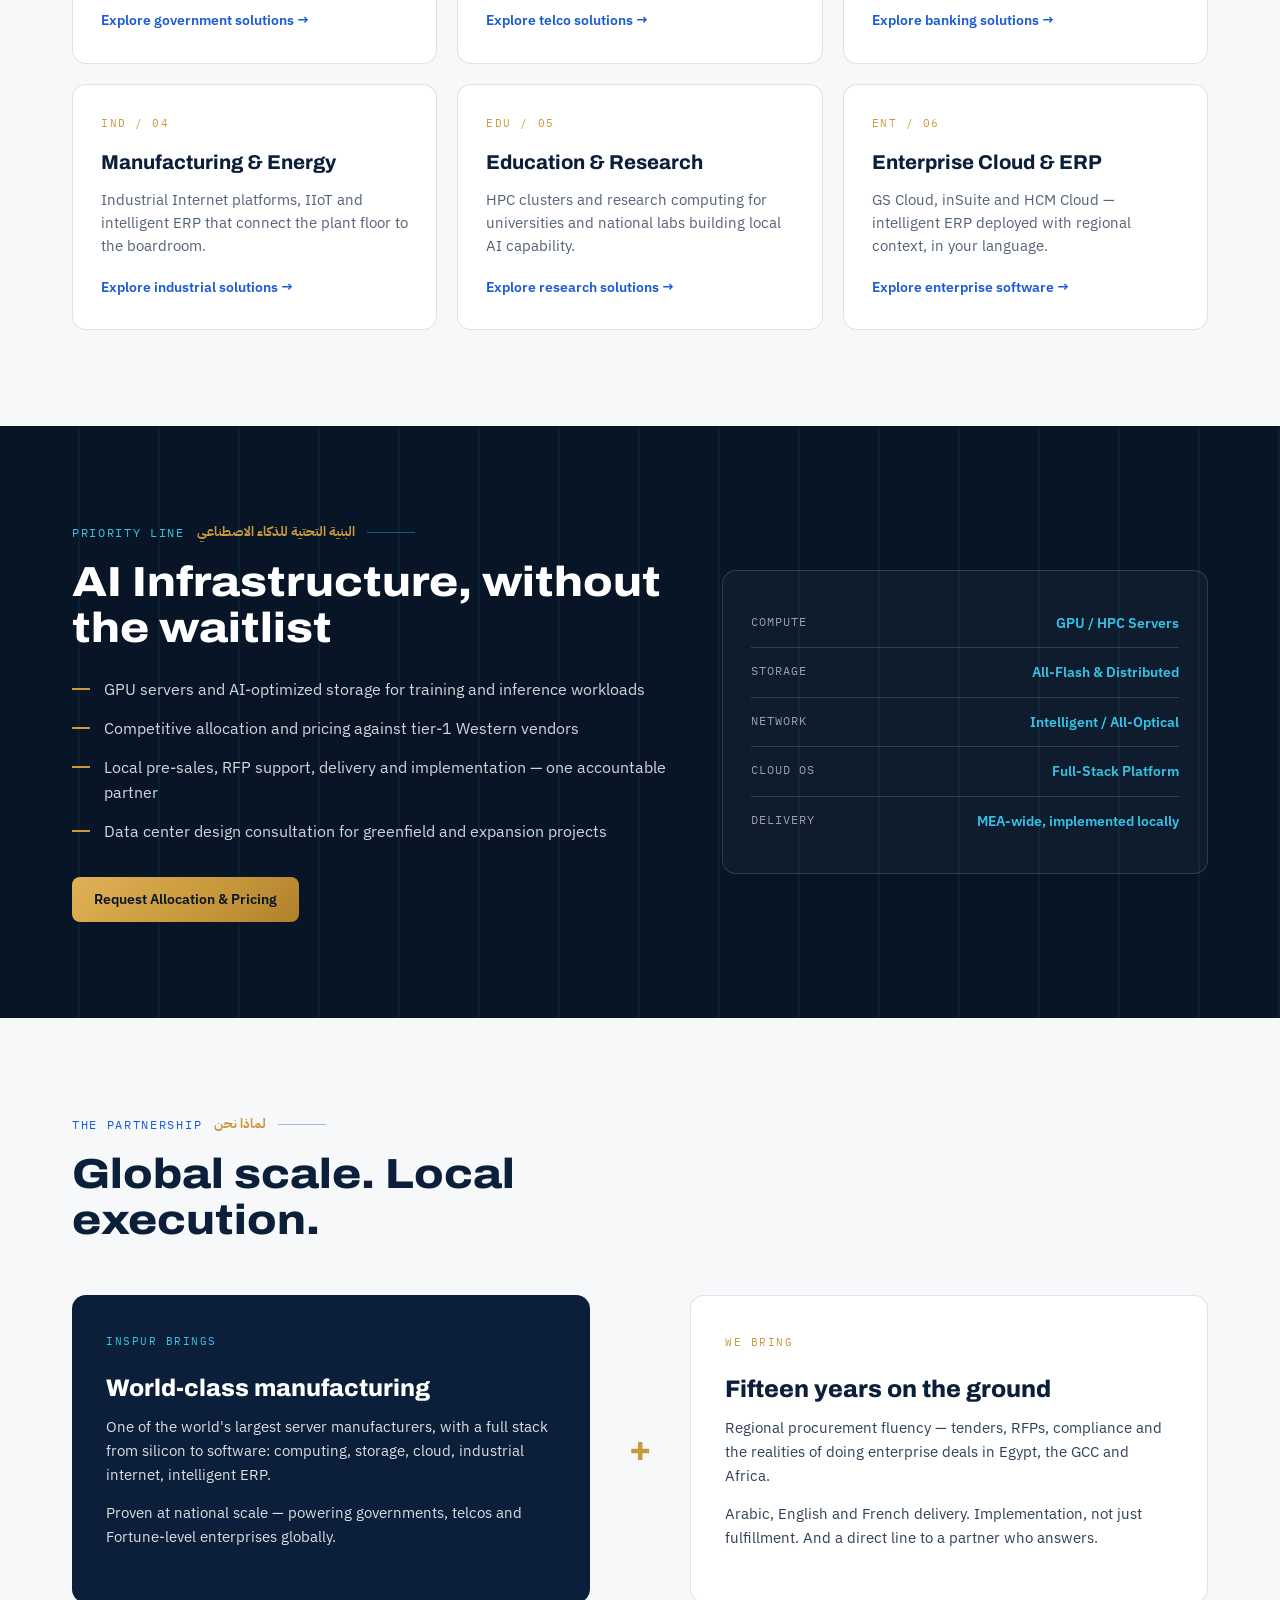
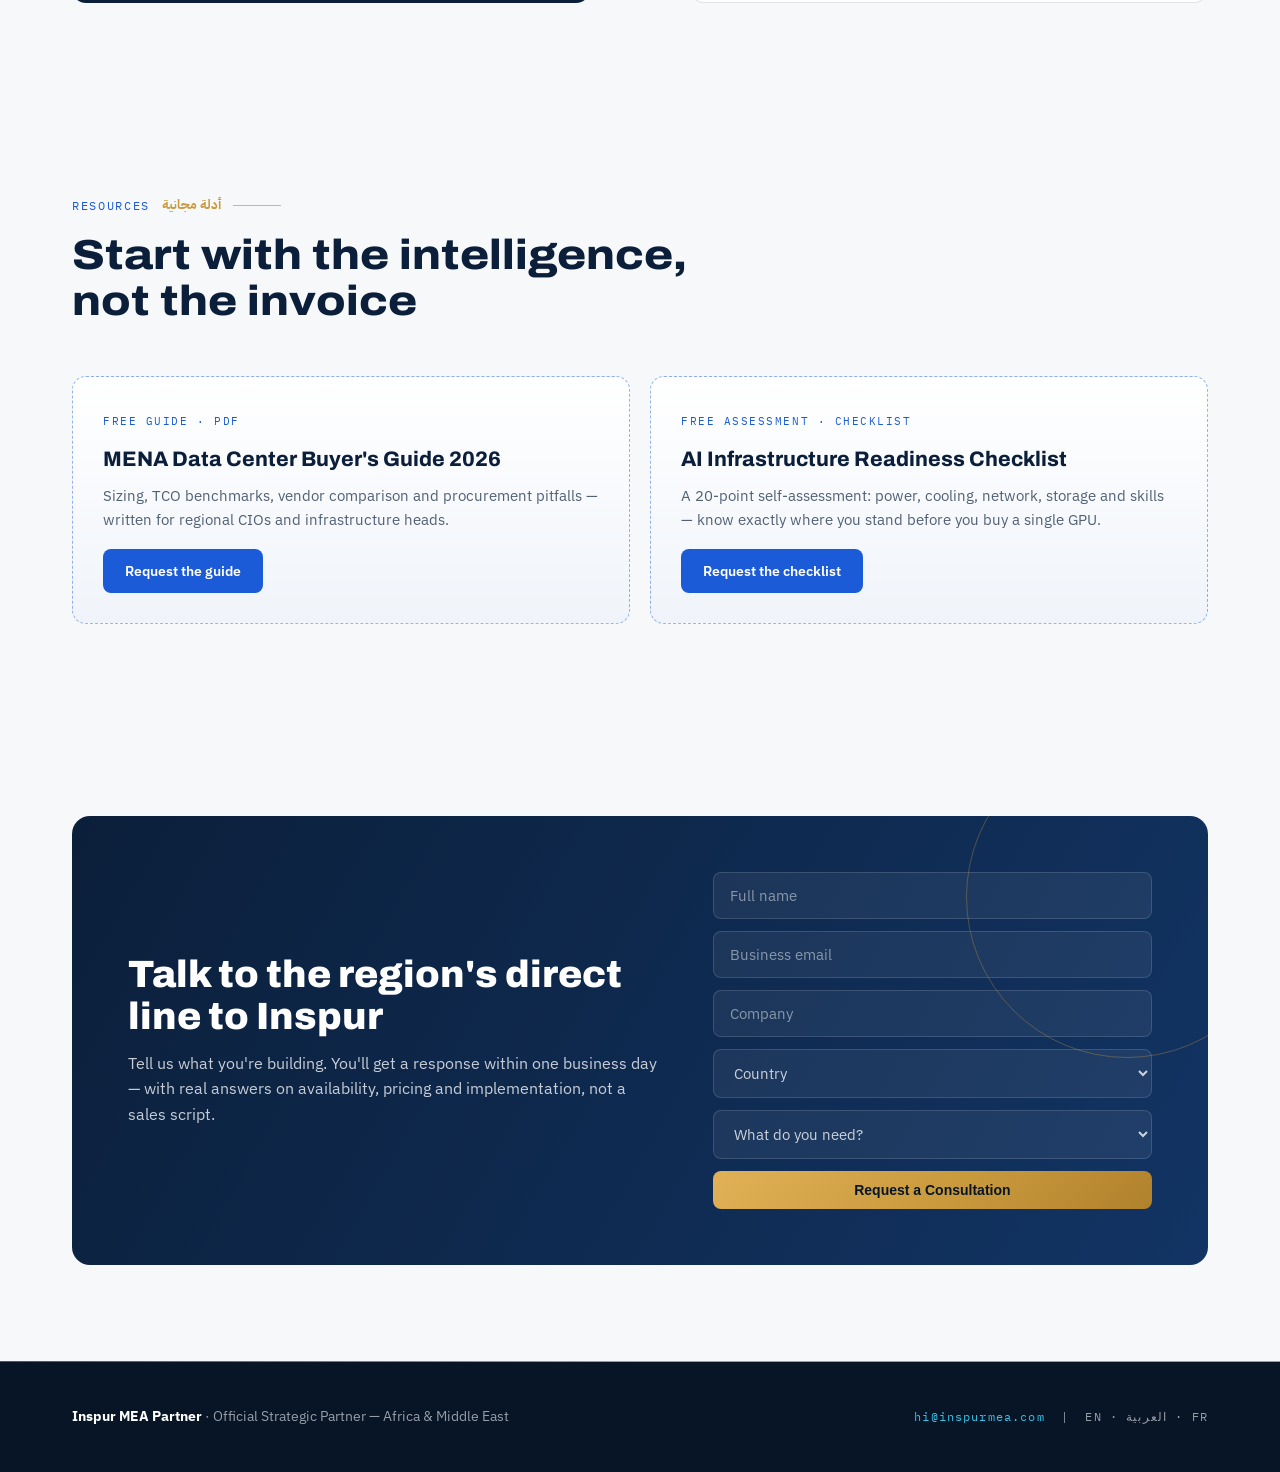
==== commit 0b04e162: "Wire real lead capture: FormSubmit form, /thanks page, resource-tagged CTAs, contact email - Consult" ====
--- a/index.html
+++ b/index.html
@@ -5,10 +5,27 @@
 <meta name="viewport" content="width=device-width, initial-scale=1.0">
 <title>Inspur MEA — Strategic Partner for Africa &amp; the Middle East</title>
 <meta name="description" content="Official strategic partner for Inspur across Africa &amp; the Middle East — servers, storage, AI infrastructure, cloud and enterprise software, delivered and implemented locally.">
+<link rel="canonical" href="https://inspurmea.com/">
+<meta name="theme-color" content="#081527">
+<meta property="og:site_name" content="Inspur MEA Partner">
 <meta property="og:title" content="Inspur MEA — Strategic Partner for Africa &amp; the Middle East">
 <meta property="og:description" content="Servers, storage, AI infrastructure, cloud and enterprise software — delivered and implemented locally across Africa and the Middle East.">
 <meta property="og:type" content="website">
-<meta property="og:url" content="https://inspurmea.com">
+<meta property="og:url" content="https://inspurmea.com/">
+<meta property="og:image" content="https://inspurmea.com/og.png">
+<meta property="og:image:secure_url" content="https://inspurmea.com/og.png">
+<meta property="og:image:type" content="image/png">
+<meta property="og:image:width" content="1200">
+<meta property="og:image:height" content="630">
+<meta property="og:image:alt" content="Inspur MEA Partner — The Regional Gateway to Inspur Technology, with a network map linking Inspur HQ to Cairo, Riyadh, Dubai, Casablanca, Lagos and Nairobi">
+<meta property="og:locale" content="en_US">
+<meta property="og:locale:alternate" content="ar_AR">
+<meta property="og:locale:alternate" content="fr_FR">
+<meta name="twitter:card" content="summary_large_image">
+<meta name="twitter:title" content="Inspur MEA — Strategic Partner for Africa &amp; the Middle East">
+<meta name="twitter:description" content="Servers, storage, AI infrastructure, cloud and enterprise software — delivered and implemented locally across Africa and the Middle East.">
+<meta name="twitter:image" content="https://inspurmea.com/og.png">
+<meta name="twitter:image:alt" content="Inspur MEA Partner — The Regional Gateway to Inspur Technology">
 <link rel="icon" href="data:image/svg+xml,%3Csvg xmlns='http://www.w3.org/2000/svg' viewBox='0 0 64 64'%3E%3Cdefs%3E%3ClinearGradient id='g' x1='0' y1='0' x2='1' y2='1'%3E%3Cstop offset='0' stop-color='%231B5BD7'/%3E%3Cstop offset='1' stop-color='%2335C4E8'/%3E%3C/linearGradient%3E%3C/defs%3E%3Crect width='64' height='64' rx='14' fill='url(%23g)'/%3E%3Ctext x='32' y='43' font-family='Arial,sans-serif' font-weight='800' font-size='26' fill='white' text-anchor='middle'%3EIN%3C/text%3E%3C/svg%3E">
 <link rel="preconnect" href="https://fonts.googleapis.com">
 <link href="https://fonts.googleapis.com/css2?family=IBM+Plex+Sans:wght@400;500;600&family=IBM+Plex+Sans+Arabic:wght@500;700&family=IBM+Plex+Mono:wght@400;500&family=Archivo:wdth,wght@62..125,500..900&display=swap" rel="stylesheet">
@@ -207,6 +224,31 @@
 @media (prefers-reduced-motion:reduce){.rv{opacity:1;transform:none;transition:none}}
 </style>
 <script>document.documentElement.classList.add('js')</script>
+<script type="application/ld+json">
+{
+  "@context": "https://schema.org",
+  "@graph": [
+    {
+      "@type": "Organization",
+      "@id": "https://inspurmea.com/#org",
+      "name": "Inspur MEA Partner",
+      "url": "https://inspurmea.com/",
+      "logo": "https://inspurmea.com/og.png",
+      "description": "Official strategic partner for Inspur across Africa and the Middle East — servers, storage, AI infrastructure, cloud and enterprise software, delivered and implemented locally.",
+      "areaServed": ["Africa", "Middle East"],
+      "knowsLanguage": ["en", "ar", "fr"]
+    },
+    {
+      "@type": "WebSite",
+      "@id": "https://inspurmea.com/#website",
+      "url": "https://inspurmea.com/",
+      "name": "Inspur MEA Partner",
+      "publisher": { "@id": "https://inspurmea.com/#org" },
+      "inLanguage": "en"
+    }
+  ]
+}
+</script>
 </head>
 <body>
 
@@ -370,13 +412,13 @@
         <span class="k">Free Guide · PDF</span>
         <h3>MENA Data Center Buyer's Guide 2026</h3>
         <p>Sizing, TCO benchmarks, vendor comparison and procurement pitfalls — written for regional CIOs and infrastructure heads.</p>
-        <a class="btn btn-wave" href="#consult">Download the guide</a>
+        <a class="btn btn-wave" href="#consult" data-resource="MENA Data Center Buyer's Guide 2026">Request the guide</a>
       </div>
       <div class="res rv">
         <span class="k">Free Assessment · Checklist</span>
         <h3>AI Infrastructure Readiness Checklist</h3>
         <p>A 20-point self-assessment: power, cooling, network, storage and skills — know exactly where you stand before you buy a single GPU.</p>
-        <a class="btn btn-wave" href="#consult">Get the checklist</a>
+        <a class="btn btn-wave" href="#consult" data-resource="AI Infrastructure Readiness Checklist">Request the checklist</a>
       </div>
     </div>
   </div>
@@ -389,14 +431,20 @@
         <h2>Talk to the region's direct line to Inspur</h2>
         <p>Tell us what you're building. You'll get a response within one business day — with real answers on availability, pricing and implementation, not a sales script.</p>
       </div>
-      <div class="form">
-        <input type="text" placeholder="Full name" aria-label="Full name">
-        <input type="email" placeholder="Business email" aria-label="Business email">
-        <input type="text" placeholder="Company" aria-label="Company">
-        <select aria-label="Country"><option>Country</option><option>Egypt</option><option>Saudi Arabia</option><option>UAE</option><option>Morocco</option><option>Nigeria</option><option>Kenya</option><option>Other</option></select>
-        <select aria-label="What do you need"><option>What do you need?</option><option>AI Infrastructure / GPU servers</option><option>Servers &amp; Storage</option><option>Cloud &amp; ERP</option><option>Smart City / Industrial</option><option>Not sure yet — advise me</option></select>
-        <button class="btn btn-gold" type="button">Request a Consultation</button>
-      </div>
+      <form class="form" action="https://formsubmit.co/hi@inspurmea.com" method="POST">
+        <input type="hidden" name="_subject" value="New consultation request — inspurmea.com">
+        <input type="hidden" name="_template" value="table">
+        <input type="hidden" name="_captcha" value="false">
+        <input type="hidden" name="_next" value="https://inspurmea.com/thanks">
+        <input type="text" name="_honey" style="display:none" tabindex="-1" autocomplete="off">
+        <input type="hidden" name="resource" id="resource-field" value="">
+        <input type="text" name="name" placeholder="Full name" aria-label="Full name" required>
+        <input type="email" name="email" placeholder="Business email" aria-label="Business email" required>
+        <input type="text" name="company" placeholder="Company" aria-label="Company">
+        <select name="country" aria-label="Country"><option value="">Country</option><option>Egypt</option><option>Saudi Arabia</option><option>UAE</option><option>Morocco</option><option>Nigeria</option><option>Kenya</option><option>Other</option></select>
+        <select name="need" aria-label="What do you need"><option value="">What do you need?</option><option>AI Infrastructure / GPU servers</option><option>Servers &amp; Storage</option><option>Cloud &amp; ERP</option><option>Smart City / Industrial</option><option>Not sure yet — advise me</option></select>
+        <button class="btn btn-gold" type="submit">Request a Consultation</button>
+      </form>
     </div>
   </div>
 </section>
@@ -404,7 +452,7 @@
 <footer>
   <div class="wrap foot">
     <div><b style="color:#fff">Inspur MEA Partner</b> · Official Strategic Partner — Africa &amp; Middle East</div>
-    <div class="mono">EN · العربية · FR &nbsp;|&nbsp; inspurmea.com</div>
+    <div class="mono"><a href="mailto:hi@inspurmea.com" style="color:#35C4E8">hi@inspurmea.com</a> &nbsp;|&nbsp; EN · العربية · FR</div>
   </div>
 </footer>
 
@@ -422,6 +470,13 @@
   el.textContent='0'+suf;requestAnimationFrame(step);
 }),{threshold:.6});
 document.querySelectorAll('.stat b').forEach(el=>so.observe(el));
+// lead-magnet buttons: tag the request + focus the form
+document.querySelectorAll('[data-resource]').forEach(a=>a.addEventListener('click',()=>{
+  document.getElementById('resource-field').value=a.dataset.resource;
+  const subj=document.querySelector('input[name="_subject"]');
+  subj.value='Resource request: '+a.dataset.resource+' — inspurmea.com';
+  setTimeout(()=>document.querySelector('.form input[name="name"]').focus({preventScroll:true}),600);
+}));
 </script>
 </body>
 </html>
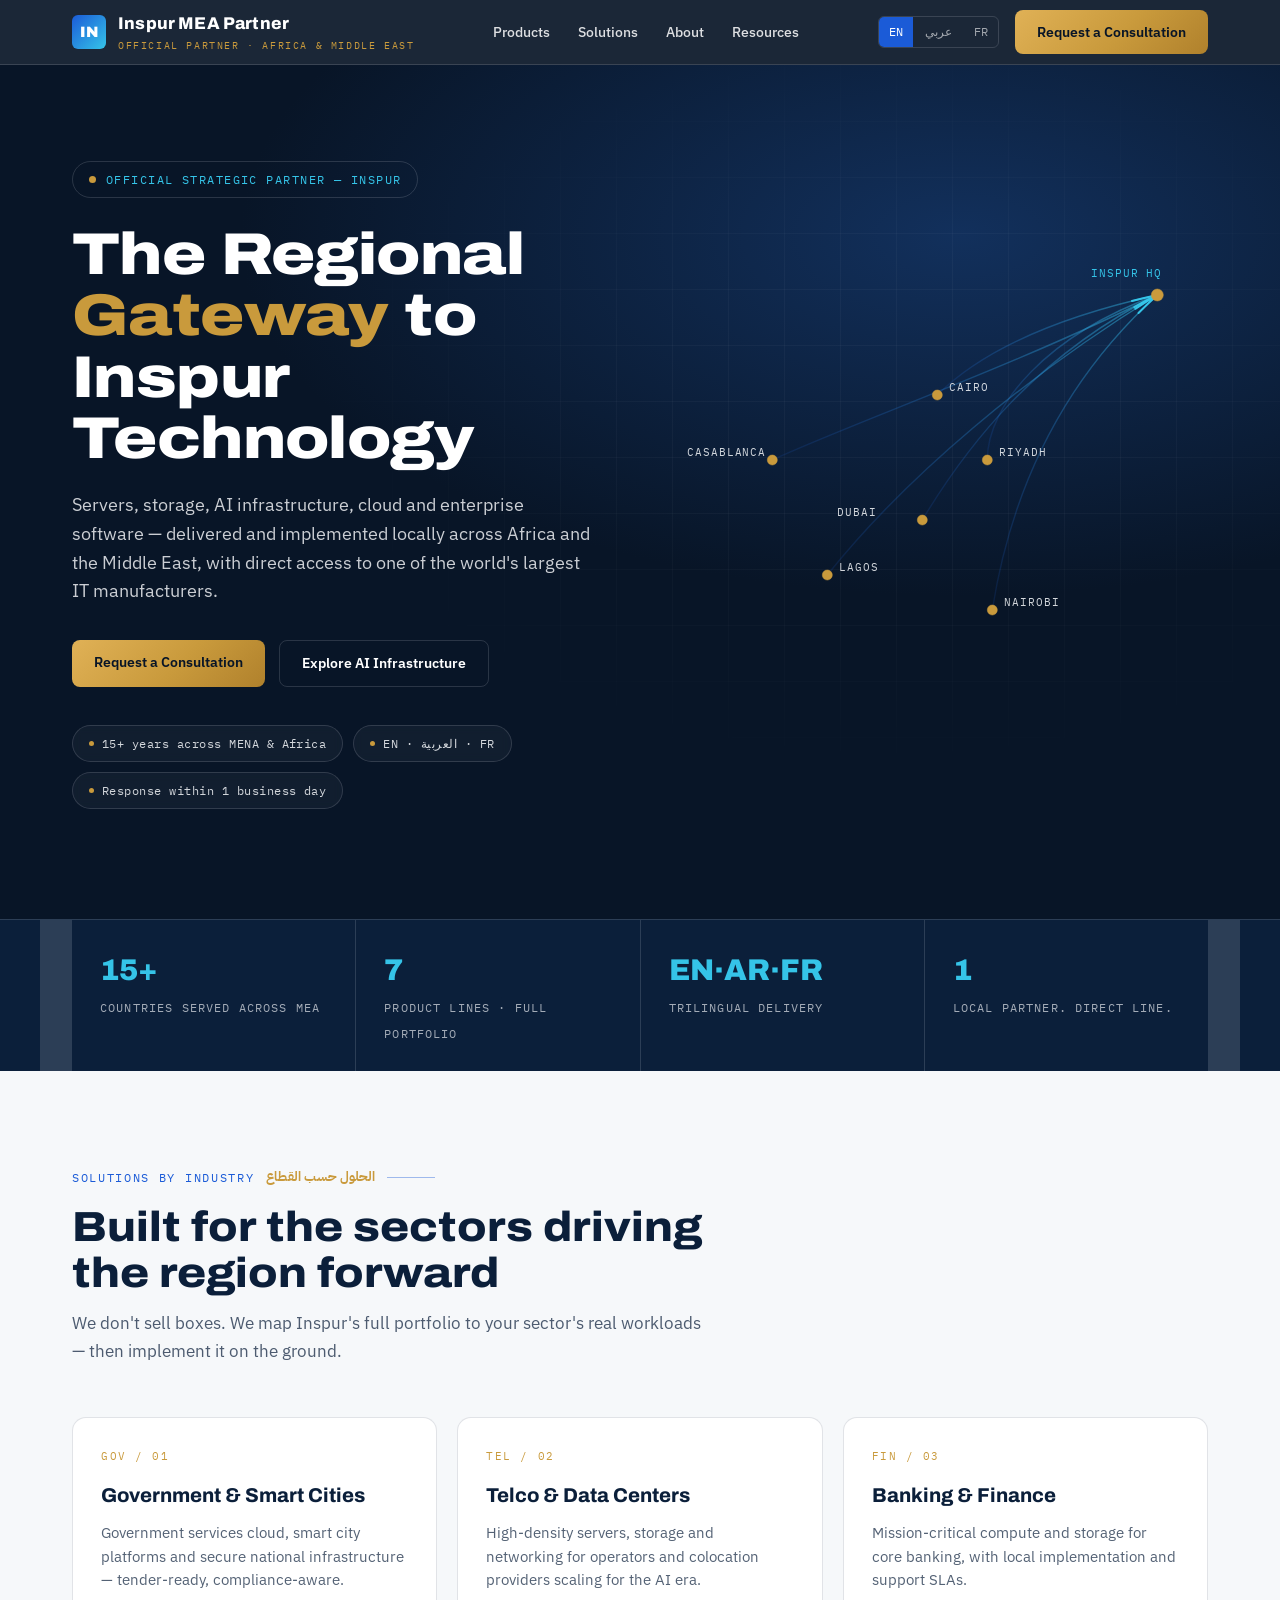
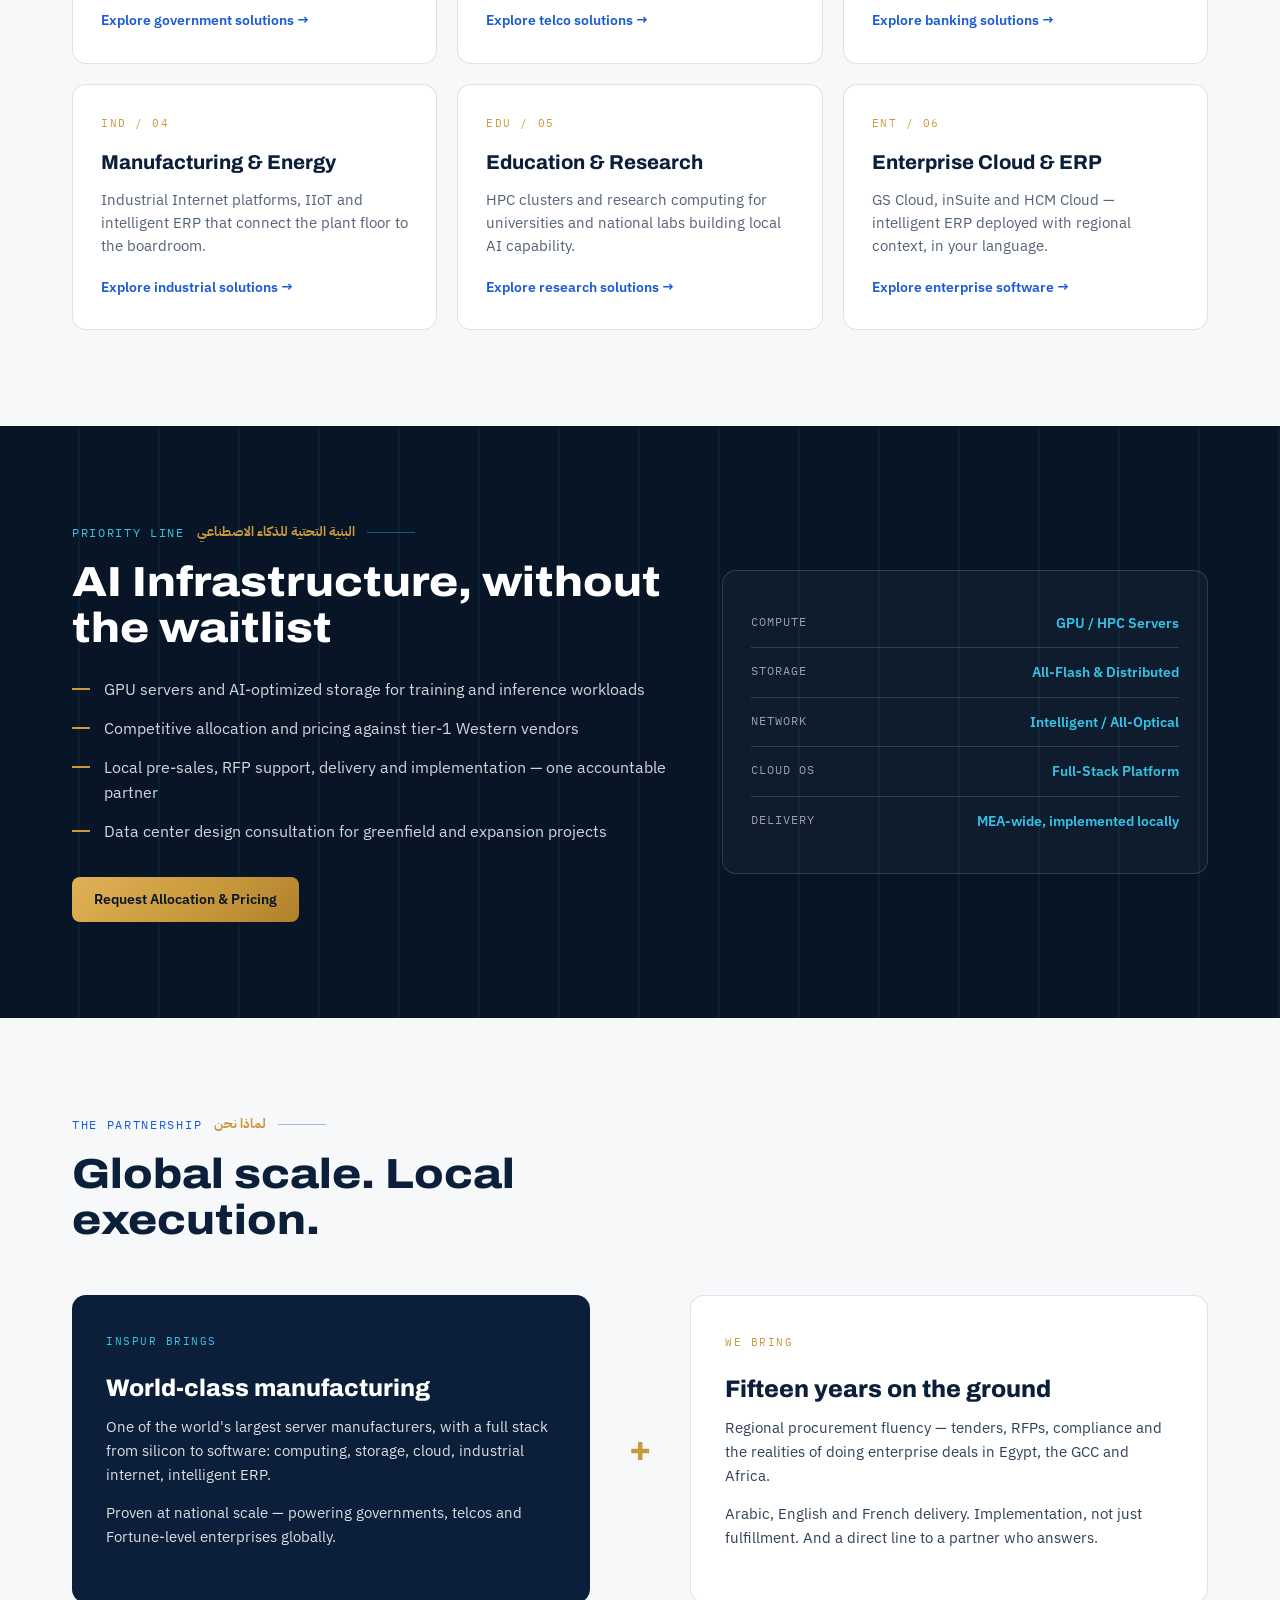
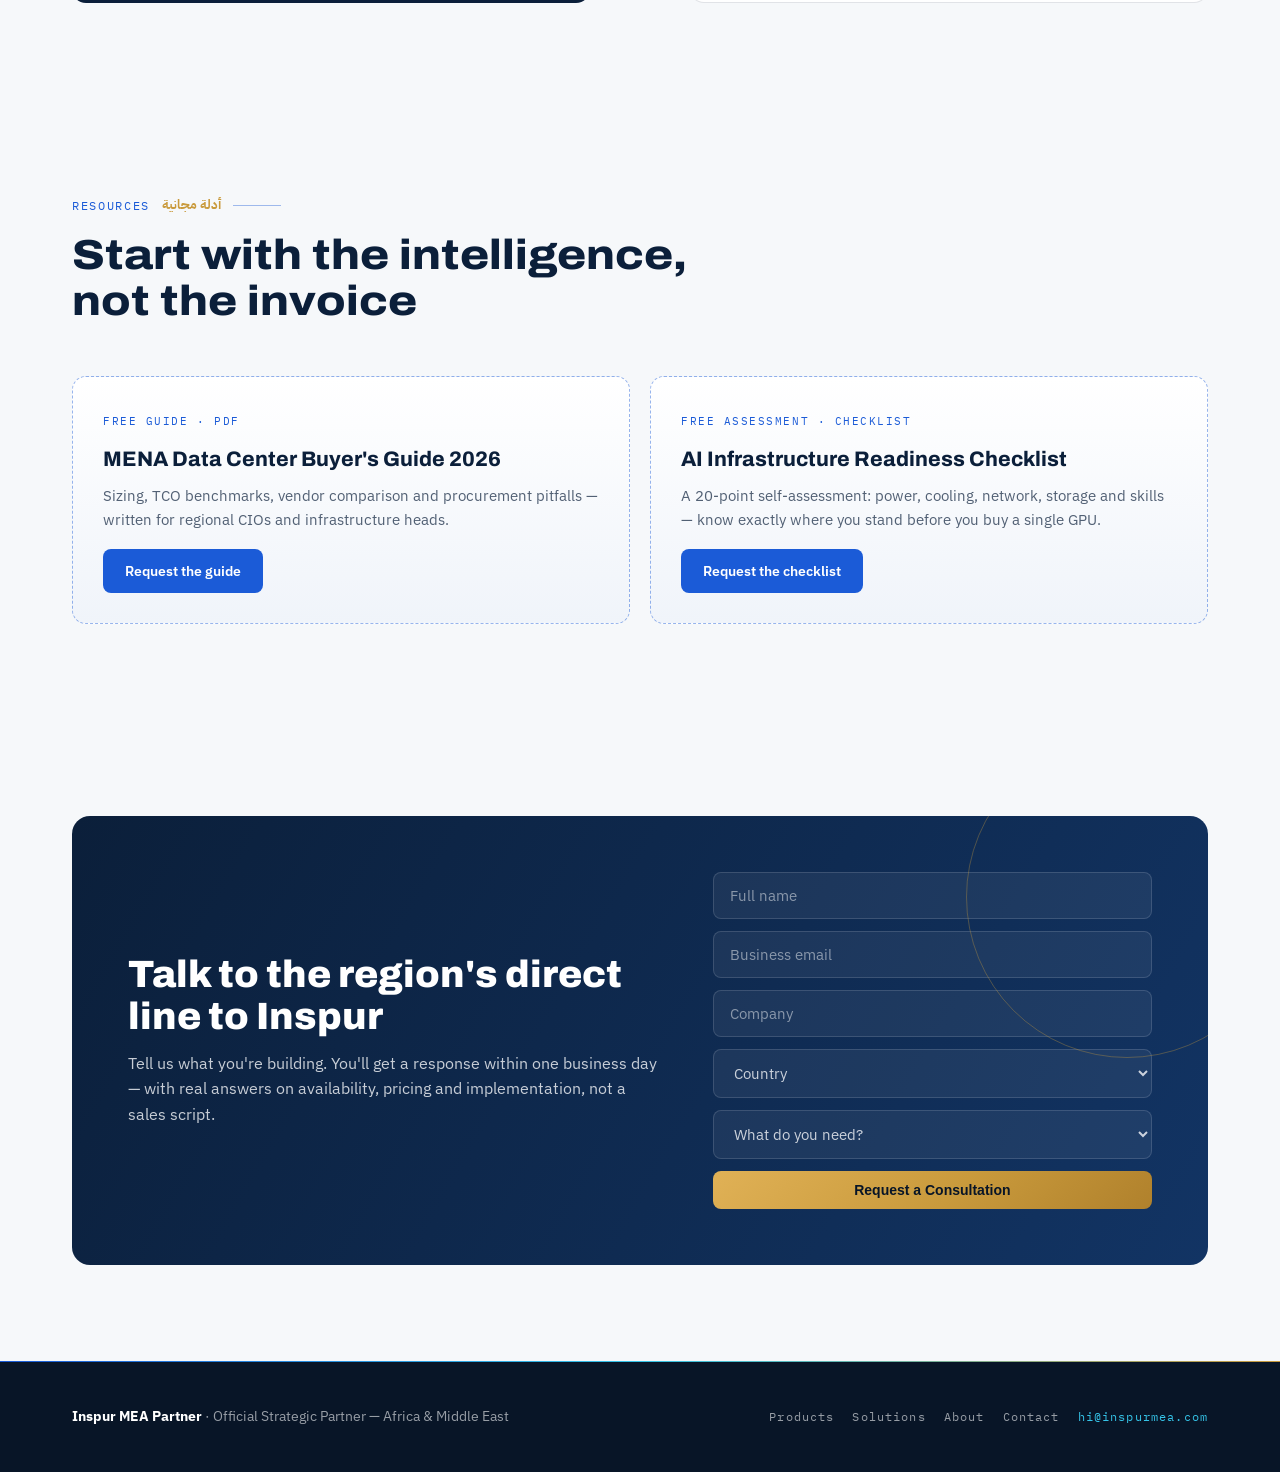
==== commit 51c44ac0: "Multi-page site: Products, Solutions, About, Contact + shared stylesheet, sitemap, robots - Extract " ====
--- a/index.html
+++ b/index.html
@@ -29,200 +29,7 @@
 <link rel="icon" href="data:image/svg+xml,%3Csvg xmlns='http://www.w3.org/2000/svg' viewBox='0 0 64 64'%3E%3Cdefs%3E%3ClinearGradient id='g' x1='0' y1='0' x2='1' y2='1'%3E%3Cstop offset='0' stop-color='%231B5BD7'/%3E%3Cstop offset='1' stop-color='%2335C4E8'/%3E%3C/linearGradient%3E%3C/defs%3E%3Crect width='64' height='64' rx='14' fill='url(%23g)'/%3E%3Ctext x='32' y='43' font-family='Arial,sans-serif' font-weight='800' font-size='26' fill='white' text-anchor='middle'%3EIN%3C/text%3E%3C/svg%3E">
 <link rel="preconnect" href="https://fonts.googleapis.com">
 <link href="https://fonts.googleapis.com/css2?family=IBM+Plex+Sans:wght@400;500;600&family=IBM+Plex+Sans+Arabic:wght@500;700&family=IBM+Plex+Mono:wght@400;500&family=Archivo:wdth,wght@62..125,500..900&display=swap" rel="stylesheet">
-<style>
-:root{
-  --ink:#0B1F3A;
-  --deep:#081527;
-  --wave:#1B5BD7;
-  --pulse:#35C4E8;
-  --gold:#C99A3C;
-  --porcelain:#F6F8FA;
-  --line:rgba(11,31,58,.12);
-  --line-light:rgba(246,248,250,.14);
-  --display:'Archivo',sans-serif;
-  --body:'IBM Plex Sans','IBM Plex Sans Arabic',sans-serif;
-  --mono:'IBM Plex Mono',monospace;
-}
-*{margin:0;padding:0;box-sizing:border-box}
-html{scroll-behavior:smooth}
-body{font-family:var(--body);color:var(--ink);background:var(--porcelain);line-height:1.6;font-size:16px;-webkit-font-smoothing:antialiased;overflow-x:hidden}
-a{color:inherit;text-decoration:none}
-::selection{background:var(--wave);color:#fff}
-.wrap{max-width:1200px;margin:0 auto;padding:0 32px}
-
-/* ---------- eyebrow: bilingual device ---------- */
-.eyebrow{font-family:var(--mono);font-size:12px;letter-spacing:.14em;text-transform:uppercase;display:flex;align-items:center;gap:12px;color:var(--wave)}
-.eyebrow .ar{font-family:'IBM Plex Sans Arabic';font-weight:700;letter-spacing:0;text-transform:none;font-size:13px;color:var(--gold)}
-.eyebrow::after{content:"";flex:0 0 48px;height:1px;background:currentColor;opacity:.4}
-.dark .eyebrow{color:var(--pulse)}
-
-/* ---------- top bar ---------- */
-header{position:sticky;top:0;z-index:50;background:rgba(8,21,39,.92);backdrop-filter:blur(10px);border-bottom:1px solid var(--line-light)}
-.nav{display:flex;align-items:center;justify-content:space-between;height:64px;color:#fff}
-.brand{display:flex;align-items:center;gap:12px}
-.brand-mark{width:34px;height:34px;border-radius:6px;background:linear-gradient(135deg,var(--wave),var(--pulse));display:grid;place-items:center;font-family:var(--display);font-weight:900;font-size:15px;color:#fff}
-.brand b{font-family:var(--display);font-weight:800;font-size:17px;letter-spacing:.01em}
-.brand span{display:block;font-family:var(--mono);font-size:10px;letter-spacing:.16em;text-transform:uppercase;color:var(--gold)}
-.nav-links{display:flex;gap:28px;font-size:14px;font-weight:500}
-.nav-links a{opacity:.85;transition:opacity .2s;position:relative;padding:4px 0}
-.nav-links a::after{content:"";position:absolute;left:0;right:0;bottom:0;height:2px;background:linear-gradient(90deg,var(--pulse),var(--gold));border-radius:2px;transform:scaleX(0);transform-origin:left;transition:transform .3s ease}
-.nav-links a:hover,.nav-links a:focus-visible{opacity:1}
-.nav-links a:hover::after,.nav-links a:focus-visible::after{transform:scaleX(1)}
-.nav-right{display:flex;align-items:center;gap:16px}
-.lang{font-family:var(--mono);font-size:12px;display:flex;gap:2px;border:1px solid var(--line-light);border-radius:6px;overflow:hidden}
-.lang a{padding:5px 10px;opacity:.6}
-.lang a.on{background:var(--wave);opacity:1}
-.btn{display:inline-block;font-weight:600;font-size:14px;padding:11px 22px;border-radius:8px;transition:transform .15s,box-shadow .15s;border:0;cursor:pointer}
-.btn:focus-visible{outline:3px solid var(--pulse);outline-offset:2px}
-.btn-gold{background:linear-gradient(135deg,#E0B156,var(--gold) 55%,#B0812C);color:var(--deep)}
-.btn-gold:hover{transform:translateY(-2px);box-shadow:0 10px 28px rgba(201,154,60,.45)}
-.btn-wave{background:var(--wave);color:#fff}
-.btn-wave:hover{transform:translateY(-1px);box-shadow:0 8px 24px rgba(27,91,215,.4)}
-.btn-ghost{border:1px solid var(--line-light);color:#fff}
-.btn-ghost:hover{border-color:var(--pulse);color:var(--pulse)}
-@media(max-width:900px){.nav-links{display:none}}
-@media(max-width:640px){
-  .wrap{padding:0 20px}
-  .nav{height:56px;gap:10px}
-  .brand{gap:9px;min-width:0}
-  .brand-mark{width:30px;height:30px;font-size:13px;flex:0 0 30px}
-  .brand b{font-size:14px;white-space:nowrap}
-  .brand span{display:none}
-  .lang{display:none}
-  .nav-right .btn{padding:8px 12px;font-size:12px;white-space:nowrap}
-}
-
-/* ---------- hero ---------- */
-.hero{background:radial-gradient(1200px 600px at 75% 20%,#12305c 0%,var(--deep) 60%);color:#fff;position:relative;overflow:hidden}
-.hero-grid{position:absolute;inset:0;background-image:linear-gradient(var(--line-light) 1px,transparent 1px),linear-gradient(90deg,var(--line-light) 1px,transparent 1px);background-size:56px 56px;opacity:.25;mask-image:radial-gradient(800px 500px at 70% 40%,#000 30%,transparent 75%)}
-.hero-inner{position:relative;display:grid;grid-template-columns:1.05fr .95fr;gap:40px;align-items:center;padding-top:96px;padding-bottom:110px}
-.hero h1{font-family:var(--display);font-variation-settings:'wdth' 118;font-weight:850;font-size:clamp(38px,4.6vw,60px);line-height:1.04;letter-spacing:-.01em}
-.hero h1 .gw{color:var(--gold)}
-.hero .badge{display:inline-flex;align-items:center;gap:10px;font-family:var(--mono);font-size:12px;letter-spacing:.12em;text-transform:uppercase;border:1px solid var(--line-light);border-radius:100px;padding:8px 16px;margin-bottom:26px;color:var(--pulse)}
-.hero .badge i{width:7px;height:7px;border-radius:50%;background:var(--gold);display:inline-block}
-.hero p.lede{margin:22px 0 34px;font-size:18px;max-width:520px;color:rgba(246,248,250,.82)}
-.hero-ctas{display:flex;gap:14px;flex-wrap:wrap}
-.hero-chips{margin-top:38px;display:flex;gap:10px;flex-wrap:wrap}
-.chip{display:inline-flex;align-items:center;gap:8px;font-family:var(--mono);font-size:12px;letter-spacing:.04em;color:rgba(246,248,250,.85);border:1px solid var(--line-light);border-radius:100px;padding:8px 16px;background:rgba(255,255,255,.04);backdrop-filter:blur(4px);transition:border-color .25s,color .25s}
-.chip:hover{border-color:var(--gold);color:#fff}
-.chip i{width:5px;height:5px;border-radius:50%;background:var(--gold);display:inline-block}
-@media(max-width:900px){.hero-inner{grid-template-columns:1fr;padding-top:64px;padding-bottom:80px}}
-@media(max-width:640px){
-  .hero-inner{padding-top:52px;padding-bottom:60px;gap:24px}
-  .hero h1{font-size:34px}
-  .hero p.lede{font-size:16px}
-  .hero .badge{font-size:10.5px;padding:7px 12px}
-  .hero-ctas .btn{width:100%;text-align:center}
-  .chip{font-size:11px;padding:7px 12px}
-  section{padding:64px 0}
-  .consult{padding:30px 22px}
-  .sec-head{margin-bottom:36px}
-}
-
-/* gateway map (signature) */
-.gateway{position:relative;height:460px}
-.gateway svg{width:100%;height:100%;overflow:visible}
-.arc{fill:none;stroke:url(#arcGrad);stroke-width:1.4;opacity:.55}
-.arc-pulse{fill:none;stroke:var(--pulse);stroke-width:2;stroke-linecap:round;stroke-dasharray:26 640;animation:flow 4.5s linear infinite}
-@keyframes flow{to{stroke-dashoffset:-666}}
-.hub circle.core{fill:var(--gold)}
-.hub circle.ring{fill:none;stroke:var(--gold);opacity:.5;animation:ring 3s ease-out infinite}
-@keyframes ring{0%{r:5;opacity:.6}100%{r:20;opacity:0}}
-.hub text{font-family:var(--mono);font-size:11px;fill:rgba(246,248,250,.85);letter-spacing:.08em}
-.origin text{fill:var(--pulse)}
-@media (prefers-reduced-motion:reduce){.arc-pulse,.hub circle.ring{animation:none}.arc-pulse{stroke-dasharray:none;opacity:.5}}
-@media(max-width:900px){.gateway{height:340px}}
-
-/* ---------- stat strip ---------- */
-.strip{background:var(--ink);color:#fff;border-top:1px solid var(--line-light)}
-.strip-inner{display:grid;grid-template-columns:repeat(4,1fr);gap:1px;background:var(--line-light)}
-.stat{background:var(--ink);padding:26px 28px;transition:background .3s}
-.stat:hover{background:#0e2747}
-.stat b{font-family:var(--display);font-weight:850;font-size:30px;display:block;color:var(--pulse)}
-.stat span{font-family:var(--mono);font-size:11.5px;letter-spacing:.1em;text-transform:uppercase;color:rgba(246,248,250,.65)}
-@media(max-width:900px){.strip-inner{grid-template-columns:repeat(2,1fr)}}
-
-/* ---------- sections ---------- */
-section{padding:96px 0}
-.sec-head{max-width:640px;margin-bottom:52px}
-.sec-head h2{font-family:var(--display);font-variation-settings:'wdth' 112;font-weight:800;font-size:clamp(28px,3.4vw,42px);line-height:1.1;margin:16px 0 14px}
-.sec-head p{color:rgba(11,31,58,.72);font-size:17px}
-.dark .sec-head p{color:rgba(246,248,250,.72)}
-
-/* industries */
-.ind-grid{display:grid;grid-template-columns:repeat(3,1fr);gap:20px}
-.card{background:#fff;border:1px solid var(--line);border-radius:14px;padding:30px 28px;transition:transform .25s,box-shadow .25s,border-color .25s;position:relative;overflow:hidden}
-.card::before{content:"";position:absolute;top:0;left:0;right:0;height:3px;background:linear-gradient(90deg,var(--wave),var(--pulse) 55%,var(--gold));transform:scaleX(0);transform-origin:left;transition:transform .4s ease}
-.card:hover{transform:translateY(-5px);box-shadow:0 18px 44px rgba(11,31,58,.12);border-color:transparent}
-.card:hover::before{transform:scaleX(1)}
-.ind-grid .card:nth-child(2),.res-grid .res:nth-child(2){transition-delay:.07s}
-.ind-grid .card:nth-child(3){transition-delay:.14s}
-.ind-grid .card:nth-child(4){transition-delay:.07s}
-.ind-grid .card:nth-child(5){transition-delay:.14s}
-.ind-grid .card:nth-child(6){transition-delay:.21s}
-.card .ic{font-family:var(--mono);font-size:11px;letter-spacing:.14em;text-transform:uppercase;color:var(--gold);margin-bottom:14px;display:block}
-.card h3{font-family:var(--display);font-weight:750;font-size:20px;margin-bottom:10px}
-.card p{font-size:14.5px;color:rgba(11,31,58,.7);margin-bottom:16px}
-.card .go{font-size:13.5px;font-weight:600;color:var(--wave)}
-@media(max-width:900px){.ind-grid{grid-template-columns:1fr}}
-
-/* AI infra — dark rack section */
-.rack{background:var(--deep);color:#fff;position:relative;overflow:hidden}
-.rack::before{content:"";position:absolute;inset:0;background:repeating-linear-gradient(90deg,transparent 0 78px,rgba(53,196,232,.06) 78px 80px);pointer-events:none}
-.rack-inner{position:relative;display:grid;grid-template-columns:1.1fr .9fr;gap:56px;align-items:center}
-.rack ul{list-style:none;margin:26px 0 34px;display:grid;gap:14px}
-.rack li{display:flex;gap:14px;align-items:flex-start;font-size:15.5px;color:rgba(246,248,250,.85)}
-.rack li::before{content:"";flex:0 0 18px;height:2px;background:var(--gold);margin-top:11px}
-.spec{border:1px solid var(--line-light);border-radius:14px;padding:28px;background:rgba(255,255,255,.03)}
-.spec .row{display:flex;justify-content:space-between;padding:13px 0;border-bottom:1px solid var(--line-light);font-size:14px}
-.spec .row:last-child{border:0}
-.spec .k{font-family:var(--mono);font-size:12px;letter-spacing:.08em;text-transform:uppercase;color:rgba(246,248,250,.6)}
-.spec .v{font-weight:600;color:var(--pulse)}
-@media(max-width:900px){.rack-inner{grid-template-columns:1fr}}
-
-/* why — split */
-.why-grid{display:grid;grid-template-columns:1fr 1fr;gap:20px}
-.why{border-radius:14px;padding:38px 34px}
-.why.inspur{background:var(--ink);color:#fff}
-.why.local{background:#fff;border:1px solid var(--line)}
-.why h3{font-family:var(--display);font-weight:800;font-size:24px;margin-bottom:8px}
-.why .tag{font-family:var(--mono);font-size:11px;letter-spacing:.14em;text-transform:uppercase;margin-bottom:18px;display:block}
-.why.inspur .tag{color:var(--pulse)}
-.why.local .tag{color:var(--gold)}
-.why p{font-size:15px;opacity:.85;margin-bottom:14px}
-.plus{display:grid;place-items:center;font-family:var(--display);font-weight:900;font-size:34px;color:var(--gold)}
-@media(min-width:901px){.why-grid{grid-template-columns:1fr 60px 1fr}}
-@media(max-width:900px){.why-grid{grid-template-columns:1fr}.plus{padding:6px 0}}
-
-/* resources */
-.res-grid{display:grid;grid-template-columns:1fr 1fr;gap:20px}
-.res{border:1px dashed rgba(27,91,215,.45);border-radius:14px;padding:30px;background:linear-gradient(180deg,#fff, #F0F4FA);transition:transform .25s,box-shadow .25s,border-color .25s}
-.res:hover{transform:translateY(-4px);box-shadow:0 14px 36px rgba(27,91,215,.12);border-style:solid;border-color:var(--wave)}
-.res .k{font-family:var(--mono);font-size:11px;letter-spacing:.14em;text-transform:uppercase;color:var(--wave)}
-.res h3{font-family:var(--display);font-weight:750;font-size:21px;margin:10px 0 8px}
-.res p{font-size:14.5px;color:rgba(11,31,58,.7);margin-bottom:18px}
-@media(max-width:900px){.res-grid{grid-template-columns:1fr}}
-
-/* consult CTA */
-.consult{background:linear-gradient(120deg,var(--ink),#123464);color:#fff;border-radius:18px;padding:56px;display:grid;grid-template-columns:1.1fr .9fr;gap:48px;align-items:center;position:relative;overflow:hidden}
-.consult::after{content:"";position:absolute;right:-80px;top:-80px;width:320px;height:320px;border:1px solid rgba(201,154,60,.35);border-radius:50%}
-.consult h2{font-family:var(--display);font-weight:850;font-size:clamp(26px,3vw,38px);line-height:1.12;margin-bottom:12px}
-.consult p{color:rgba(246,248,250,.8);font-size:16px}
-.form{display:grid;gap:12px}
-.form input,.form select{font-family:var(--body);font-size:14.5px;padding:13px 16px;border-radius:8px;border:1px solid var(--line-light);background:rgba(255,255,255,.06);color:#fff}
-.form input::placeholder{color:rgba(246,248,250,.5)}
-.form select{color:rgba(246,248,250,.8)}
-@media(max-width:900px){.consult{grid-template-columns:1fr;padding:36px}}
-
-footer{background:var(--deep);color:rgba(246,248,250,.6);padding:44px 0;font-size:13.5px;border-top:1px solid transparent;border-image:linear-gradient(90deg,var(--wave),var(--pulse),var(--gold)) 1}
-.foot{display:flex;justify-content:space-between;gap:20px;flex-wrap:wrap;align-items:center}
-.foot .mono{font-family:var(--mono);font-size:11.5px;letter-spacing:.1em}
-
-/* reveal (scoped to .js so content is never hidden without JavaScript) */
-.js .rv{opacity:0;transform:translateY(18px);transition:opacity .6s ease,transform .6s ease}
-.js .rv.in{opacity:1;transform:none}
-@media (prefers-reduced-motion:reduce){.rv{opacity:1;transform:none;transition:none}}
-</style>
+<link rel="stylesheet" href="/styles.css">
 <script>document.documentElement.classList.add('js')</script>
 <script type="application/ld+json">
 {
@@ -259,9 +66,9 @@
       <div><b>Inspur MEA Partner</b><span>Official Partner · Africa &amp; Middle East</span></div>
     </div>
     <nav class="nav-links">
-      <a href="#industries">Solutions</a>
-      <a href="#ai">AI Infrastructure</a>
-      <a href="#why">Why Us</a>
+      <a href="/products">Products</a>
+      <a href="/solutions">Solutions</a>
+      <a href="/about">About</a>
       <a href="#resources">Resources</a>
     </nav>
     <div class="nav-right">
@@ -431,11 +238,7 @@
         <h2>Talk to the region's direct line to Inspur</h2>
         <p>Tell us what you're building. You'll get a response within one business day — with real answers on availability, pricing and implementation, not a sales script.</p>
       </div>
-      <form class="form" action="https://formsubmit.co/hi@inspurmea.com" method="POST">
-        <input type="hidden" name="_subject" value="New consultation request — inspurmea.com">
-        <input type="hidden" name="_template" value="table">
-        <input type="hidden" name="_captcha" value="false">
-        <input type="hidden" name="_next" value="https://inspurmea.com/thanks">
+      <form class="form" action="/api/lead" method="POST">
         <input type="text" name="_honey" style="display:none" tabindex="-1" autocomplete="off">
         <input type="hidden" name="resource" id="resource-field" value="">
         <input type="text" name="name" placeholder="Full name" aria-label="Full name" required>
@@ -452,7 +255,10 @@
 <footer>
   <div class="wrap foot">
     <div><b style="color:#fff">Inspur MEA Partner</b> · Official Strategic Partner — Africa &amp; Middle East</div>
-    <div class="mono"><a href="mailto:hi@inspurmea.com" style="color:#35C4E8">hi@inspurmea.com</a> &nbsp;|&nbsp; EN · العربية · FR</div>
+    <div class="foot-links mono">
+      <a href="/products">Products</a><a href="/solutions">Solutions</a><a href="/about">About</a><a href="/contact">Contact</a>
+      <a href="mailto:hi@inspurmea.com" style="color:#35C4E8">hi@inspurmea.com</a>
+    </div>
   </div>
 </footer>
 
@@ -473,8 +279,6 @@
 // lead-magnet buttons: tag the request + focus the form
 document.querySelectorAll('[data-resource]').forEach(a=>a.addEventListener('click',()=>{
   document.getElementById('resource-field').value=a.dataset.resource;
-  const subj=document.querySelector('input[name="_subject"]');
-  subj.value='Resource request: '+a.dataset.resource+' — inspurmea.com';
   setTimeout(()=>document.querySelector('.form input[name="name"]').focus({preventScroll:true}),600);
 }));
 </script>
--- a/styles.css
+++ b/styles.css
@@ -0,0 +1,250 @@
+:root{
+  --ink:#0B1F3A;
+  --deep:#081527;
+  --wave:#1B5BD7;
+  --pulse:#35C4E8;
+  --gold:#C99A3C;
+  --porcelain:#F6F8FA;
+  --line:rgba(11,31,58,.12);
+  --line-light:rgba(246,248,250,.14);
+  --display:'Archivo',sans-serif;
+  --body:'IBM Plex Sans','IBM Plex Sans Arabic',sans-serif;
+  --mono:'IBM Plex Mono',monospace;
+}
+*{margin:0;padding:0;box-sizing:border-box}
+html{scroll-behavior:smooth}
+body{font-family:var(--body);color:var(--ink);background:var(--porcelain);line-height:1.6;font-size:16px;-webkit-font-smoothing:antialiased;overflow-x:hidden}
+a{color:inherit;text-decoration:none}
+::selection{background:var(--wave);color:#fff}
+.wrap{max-width:1200px;margin:0 auto;padding:0 32px}
+
+/* ---------- eyebrow: bilingual device ---------- */
+.eyebrow{font-family:var(--mono);font-size:12px;letter-spacing:.14em;text-transform:uppercase;display:flex;align-items:center;gap:12px;color:var(--wave)}
+.eyebrow .ar{font-family:'IBM Plex Sans Arabic';font-weight:700;letter-spacing:0;text-transform:none;font-size:13px;color:var(--gold)}
+.eyebrow::after{content:"";flex:0 0 48px;height:1px;background:currentColor;opacity:.4}
+.dark .eyebrow{color:var(--pulse)}
+
+/* ---------- top bar ---------- */
+header{position:sticky;top:0;z-index:50;background:rgba(8,21,39,.92);backdrop-filter:blur(10px);border-bottom:1px solid var(--line-light)}
+.nav{display:flex;align-items:center;justify-content:space-between;height:64px;color:#fff}
+.brand{display:flex;align-items:center;gap:12px}
+.brand-mark{width:34px;height:34px;border-radius:6px;background:linear-gradient(135deg,var(--wave),var(--pulse));display:grid;place-items:center;font-family:var(--display);font-weight:900;font-size:15px;color:#fff}
+.brand b{font-family:var(--display);font-weight:800;font-size:17px;letter-spacing:.01em}
+.brand span{display:block;font-family:var(--mono);font-size:10px;letter-spacing:.16em;text-transform:uppercase;color:var(--gold)}
+.nav-links{display:flex;gap:28px;font-size:14px;font-weight:500}
+.nav-links a{opacity:.85;transition:opacity .2s;position:relative;padding:4px 0}
+.nav-links a::after{content:"";position:absolute;left:0;right:0;bottom:0;height:2px;background:linear-gradient(90deg,var(--pulse),var(--gold));border-radius:2px;transform:scaleX(0);transform-origin:left;transition:transform .3s ease}
+.nav-links a:hover,.nav-links a:focus-visible{opacity:1}
+.nav-links a:hover::after,.nav-links a:focus-visible::after{transform:scaleX(1)}
+.nav-right{display:flex;align-items:center;gap:16px}
+.lang{font-family:var(--mono);font-size:12px;display:flex;gap:2px;border:1px solid var(--line-light);border-radius:6px;overflow:hidden}
+.lang a{padding:5px 10px;opacity:.6}
+.lang a.on{background:var(--wave);opacity:1}
+.btn{display:inline-block;font-weight:600;font-size:14px;padding:11px 22px;border-radius:8px;transition:transform .15s,box-shadow .15s;border:0;cursor:pointer}
+.btn:focus-visible{outline:3px solid var(--pulse);outline-offset:2px}
+.btn-gold{background:linear-gradient(135deg,#E0B156,var(--gold) 55%,#B0812C);color:var(--deep)}
+.btn-gold:hover{transform:translateY(-2px);box-shadow:0 10px 28px rgba(201,154,60,.45)}
+.btn-wave{background:var(--wave);color:#fff}
+.btn-wave:hover{transform:translateY(-1px);box-shadow:0 8px 24px rgba(27,91,215,.4)}
+.btn-ghost{border:1px solid var(--line-light);color:#fff}
+.btn-ghost:hover{border-color:var(--pulse);color:var(--pulse)}
+@media(max-width:900px){.nav-links{display:none}}
+@media(max-width:640px){
+  .wrap{padding:0 20px}
+  .nav{height:56px;gap:10px}
+  .brand{gap:9px;min-width:0}
+  .brand-mark{width:30px;height:30px;font-size:13px;flex:0 0 30px}
+  .brand b{font-size:14px;white-space:nowrap}
+  .brand span{display:none}
+  .lang{display:none}
+  .nav-right .btn{padding:8px 12px;font-size:12px;white-space:nowrap}
+}
+
+/* ---------- hero ---------- */
+.hero{background:radial-gradient(1200px 600px at 75% 20%,#12305c 0%,var(--deep) 60%);color:#fff;position:relative;overflow:hidden}
+.hero-grid{position:absolute;inset:0;background-image:linear-gradient(var(--line-light) 1px,transparent 1px),linear-gradient(90deg,var(--line-light) 1px,transparent 1px);background-size:56px 56px;opacity:.25;mask-image:radial-gradient(800px 500px at 70% 40%,#000 30%,transparent 75%)}
+.hero-inner{position:relative;display:grid;grid-template-columns:1.05fr .95fr;gap:40px;align-items:center;padding-top:96px;padding-bottom:110px}
+.hero h1{font-family:var(--display);font-variation-settings:'wdth' 118;font-weight:850;font-size:clamp(38px,4.6vw,60px);line-height:1.04;letter-spacing:-.01em}
+.hero h1 .gw{color:var(--gold)}
+.hero .badge{display:inline-flex;align-items:center;gap:10px;font-family:var(--mono);font-size:12px;letter-spacing:.12em;text-transform:uppercase;border:1px solid var(--line-light);border-radius:100px;padding:8px 16px;margin-bottom:26px;color:var(--pulse)}
+.hero .badge i{width:7px;height:7px;border-radius:50%;background:var(--gold);display:inline-block}
+.hero p.lede{margin:22px 0 34px;font-size:18px;max-width:520px;color:rgba(246,248,250,.82)}
+.hero-ctas{display:flex;gap:14px;flex-wrap:wrap}
+.hero-chips{margin-top:38px;display:flex;gap:10px;flex-wrap:wrap}
+.chip{display:inline-flex;align-items:center;gap:8px;font-family:var(--mono);font-size:12px;letter-spacing:.04em;color:rgba(246,248,250,.85);border:1px solid var(--line-light);border-radius:100px;padding:8px 16px;background:rgba(255,255,255,.04);backdrop-filter:blur(4px);transition:border-color .25s,color .25s}
+.chip:hover{border-color:var(--gold);color:#fff}
+.chip i{width:5px;height:5px;border-radius:50%;background:var(--gold);display:inline-block}
+@media(max-width:900px){.hero-inner{grid-template-columns:1fr;padding-top:64px;padding-bottom:80px}}
+@media(max-width:640px){
+  .hero-inner{padding-top:52px;padding-bottom:60px;gap:24px}
+  .hero h1{font-size:34px}
+  .hero p.lede{font-size:16px}
+  .hero .badge{font-size:10.5px;padding:7px 12px}
+  .hero-ctas .btn{width:100%;text-align:center}
+  .chip{font-size:11px;padding:7px 12px}
+  section{padding:64px 0}
+  .consult{padding:30px 22px}
+  .sec-head{margin-bottom:36px}
+}
+
+/* gateway map (signature) */
+.gateway{position:relative;height:460px}
+.gateway svg{width:100%;height:100%;overflow:visible}
+.arc{fill:none;stroke:url(#arcGrad);stroke-width:1.4;opacity:.55}
+.arc-pulse{fill:none;stroke:var(--pulse);stroke-width:2;stroke-linecap:round;stroke-dasharray:26 640;animation:flow 4.5s linear infinite}
+@keyframes flow{to{stroke-dashoffset:-666}}
+.hub circle.core{fill:var(--gold)}
+.hub circle.ring{fill:none;stroke:var(--gold);opacity:.5;animation:ring 3s ease-out infinite}
+@keyframes ring{0%{r:5;opacity:.6}100%{r:20;opacity:0}}
+.hub text{font-family:var(--mono);font-size:11px;fill:rgba(246,248,250,.85);letter-spacing:.08em}
+.origin text{fill:var(--pulse)}
+@media (prefers-reduced-motion:reduce){.arc-pulse,.hub circle.ring{animation:none}.arc-pulse{stroke-dasharray:none;opacity:.5}}
+@media(max-width:900px){.gateway{height:340px}}
+
+/* ---------- stat strip ---------- */
+.strip{background:var(--ink);color:#fff;border-top:1px solid var(--line-light)}
+.strip-inner{display:grid;grid-template-columns:repeat(4,1fr);gap:1px;background:var(--line-light)}
+.stat{background:var(--ink);padding:26px 28px;transition:background .3s}
+.stat:hover{background:#0e2747}
+.stat b{font-family:var(--display);font-weight:850;font-size:30px;display:block;color:var(--pulse)}
+.stat span{font-family:var(--mono);font-size:11.5px;letter-spacing:.1em;text-transform:uppercase;color:rgba(246,248,250,.65)}
+@media(max-width:900px){.strip-inner{grid-template-columns:repeat(2,1fr)}}
+
+/* ---------- sections ---------- */
+section{padding:96px 0}
+.sec-head{max-width:640px;margin-bottom:52px}
+.sec-head h2{font-family:var(--display);font-variation-settings:'wdth' 112;font-weight:800;font-size:clamp(28px,3.4vw,42px);line-height:1.1;margin:16px 0 14px}
+.sec-head p{color:rgba(11,31,58,.72);font-size:17px}
+.dark .sec-head p{color:rgba(246,248,250,.72)}
+
+/* industries */
+.ind-grid{display:grid;grid-template-columns:repeat(3,1fr);gap:20px}
+.card{background:#fff;border:1px solid var(--line);border-radius:14px;padding:30px 28px;transition:transform .25s,box-shadow .25s,border-color .25s;position:relative;overflow:hidden}
+.card::before{content:"";position:absolute;top:0;left:0;right:0;height:3px;background:linear-gradient(90deg,var(--wave),var(--pulse) 55%,var(--gold));transform:scaleX(0);transform-origin:left;transition:transform .4s ease}
+.card:hover{transform:translateY(-5px);box-shadow:0 18px 44px rgba(11,31,58,.12);border-color:transparent}
+.card:hover::before{transform:scaleX(1)}
+.ind-grid .card:nth-child(2),.res-grid .res:nth-child(2){transition-delay:.07s}
+.ind-grid .card:nth-child(3){transition-delay:.14s}
+.ind-grid .card:nth-child(4){transition-delay:.07s}
+.ind-grid .card:nth-child(5){transition-delay:.14s}
+.ind-grid .card:nth-child(6){transition-delay:.21s}
+.card .ic{font-family:var(--mono);font-size:11px;letter-spacing:.14em;text-transform:uppercase;color:var(--gold);margin-bottom:14px;display:block}
+.card h3{font-family:var(--display);font-weight:750;font-size:20px;margin-bottom:10px}
+.card p{font-size:14.5px;color:rgba(11,31,58,.7);margin-bottom:16px}
+.card .go{font-size:13.5px;font-weight:600;color:var(--wave)}
+@media(max-width:900px){.ind-grid{grid-template-columns:1fr}}
+
+/* AI infra — dark rack section */
+.rack{background:var(--deep);color:#fff;position:relative;overflow:hidden}
+.rack::before{content:"";position:absolute;inset:0;background:repeating-linear-gradient(90deg,transparent 0 78px,rgba(53,196,232,.06) 78px 80px);pointer-events:none}
+.rack-inner{position:relative;display:grid;grid-template-columns:1.1fr .9fr;gap:56px;align-items:center}
+.rack ul{list-style:none;margin:26px 0 34px;display:grid;gap:14px}
+.rack li{display:flex;gap:14px;align-items:flex-start;font-size:15.5px;color:rgba(246,248,250,.85)}
+.rack li::before{content:"";flex:0 0 18px;height:2px;background:var(--gold);margin-top:11px}
+.spec{border:1px solid var(--line-light);border-radius:14px;padding:28px;background:rgba(255,255,255,.03)}
+.spec .row{display:flex;justify-content:space-between;padding:13px 0;border-bottom:1px solid var(--line-light);font-size:14px}
+.spec .row:last-child{border:0}
+.spec .k{font-family:var(--mono);font-size:12px;letter-spacing:.08em;text-transform:uppercase;color:rgba(246,248,250,.6)}
+.spec .v{font-weight:600;color:var(--pulse)}
+@media(max-width:900px){.rack-inner{grid-template-columns:1fr}}
+
+/* why — split */
+.why-grid{display:grid;grid-template-columns:1fr 1fr;gap:20px}
+.why{border-radius:14px;padding:38px 34px}
+.why.inspur{background:var(--ink);color:#fff}
+.why.local{background:#fff;border:1px solid var(--line)}
+.why h3{font-family:var(--display);font-weight:800;font-size:24px;margin-bottom:8px}
+.why .tag{font-family:var(--mono);font-size:11px;letter-spacing:.14em;text-transform:uppercase;margin-bottom:18px;display:block}
+.why.inspur .tag{color:var(--pulse)}
+.why.local .tag{color:var(--gold)}
+.why p{font-size:15px;opacity:.85;margin-bottom:14px}
+.plus{display:grid;place-items:center;font-family:var(--display);font-weight:900;font-size:34px;color:var(--gold)}
+@media(min-width:901px){.why-grid{grid-template-columns:1fr 60px 1fr}}
+@media(max-width:900px){.why-grid{grid-template-columns:1fr}.plus{padding:6px 0}}
+
+/* resources */
+.res-grid{display:grid;grid-template-columns:1fr 1fr;gap:20px}
+.res{border:1px dashed rgba(27,91,215,.45);border-radius:14px;padding:30px;background:linear-gradient(180deg,#fff, #F0F4FA);transition:transform .25s,box-shadow .25s,border-color .25s}
+.res:hover{transform:translateY(-4px);box-shadow:0 14px 36px rgba(27,91,215,.12);border-style:solid;border-color:var(--wave)}
+.res .k{font-family:var(--mono);font-size:11px;letter-spacing:.14em;text-transform:uppercase;color:var(--wave)}
+.res h3{font-family:var(--display);font-weight:750;font-size:21px;margin:10px 0 8px}
+.res p{font-size:14.5px;color:rgba(11,31,58,.7);margin-bottom:18px}
+@media(max-width:900px){.res-grid{grid-template-columns:1fr}}
+
+/* consult CTA */
+.consult{background:linear-gradient(120deg,var(--ink),#123464);color:#fff;border-radius:18px;padding:56px;display:grid;grid-template-columns:1.1fr .9fr;gap:48px;align-items:center;position:relative;overflow:hidden}
+.consult::after{content:"";position:absolute;right:-80px;top:-80px;width:320px;height:320px;border:1px solid rgba(201,154,60,.35);border-radius:50%}
+.consult h2{font-family:var(--display);font-weight:850;font-size:clamp(26px,3vw,38px);line-height:1.12;margin-bottom:12px}
+.consult p{color:rgba(246,248,250,.8);font-size:16px}
+.form{display:grid;gap:12px}
+.form input,.form select{font-family:var(--body);font-size:14.5px;padding:13px 16px;border-radius:8px;border:1px solid var(--line-light);background:rgba(255,255,255,.06);color:#fff}
+.form input::placeholder{color:rgba(246,248,250,.5)}
+.form select{color:rgba(246,248,250,.8)}
+@media(max-width:900px){.consult{grid-template-columns:1fr;padding:36px}}
+
+footer{background:var(--deep);color:rgba(246,248,250,.6);padding:44px 0;font-size:13.5px;border-top:1px solid transparent;border-image:linear-gradient(90deg,var(--wave),var(--pulse),var(--gold)) 1}
+.foot{display:flex;justify-content:space-between;gap:20px;flex-wrap:wrap;align-items:center}
+.foot .mono{font-family:var(--mono);font-size:11.5px;letter-spacing:.1em}
+
+/* reveal (scoped to .js so content is never hidden without JavaScript) */
+.js .rv{opacity:0;transform:translateY(18px);transition:opacity .6s ease,transform .6s ease}
+.js .rv.in{opacity:1;transform:none}
+@media (prefers-reduced-motion:reduce){.rv{opacity:1;transform:none;transition:none}}
+
+/* ---------- subpages ---------- */
+.page-hero{background:radial-gradient(900px 420px at 75% 0%,#12305c 0%,var(--deep) 62%);color:#fff;padding:76px 0 60px;position:relative;overflow:hidden}
+.page-hero .crumb{font-family:var(--mono);font-size:12px;letter-spacing:.1em;text-transform:uppercase;color:var(--pulse);margin-bottom:18px;display:block}
+.page-hero .crumb a{color:rgba(246,248,250,.6)}
+.page-hero .crumb a:hover{color:var(--pulse)}
+.page-hero h1{font-family:var(--display);font-variation-settings:'wdth' 114;font-weight:850;font-size:clamp(32px,4vw,52px);line-height:1.06;max-width:820px}
+.page-hero h1 .gw{color:var(--gold)}
+.page-hero p{margin-top:18px;font-size:17.5px;max-width:640px;color:rgba(246,248,250,.82)}
+@media(max-width:640px){.page-hero{padding:52px 0 44px}}
+
+.prod-grid{display:grid;grid-template-columns:1fr 1fr;gap:20px}
+@media(max-width:900px){.prod-grid{grid-template-columns:1fr}}
+.prod{background:#fff;border:1px solid var(--line);border-radius:14px;padding:32px 30px;position:relative;overflow:hidden;transition:transform .25s,box-shadow .25s,border-color .25s}
+.prod::before{content:"";position:absolute;top:0;left:0;right:0;height:3px;background:linear-gradient(90deg,var(--wave),var(--pulse) 55%,var(--gold));transform:scaleX(0);transform-origin:left;transition:transform .4s ease}
+.prod:hover{transform:translateY(-4px);box-shadow:0 18px 44px rgba(11,31,58,.12);border-color:transparent}
+.prod:hover::before{transform:scaleX(1)}
+.prod .ic{font-family:var(--mono);font-size:11px;letter-spacing:.14em;text-transform:uppercase;color:var(--gold);display:block;margin-bottom:12px}
+.prod h3{font-family:var(--display);font-weight:800;font-size:22px;margin-bottom:10px}
+.prod p{font-size:14.5px;color:rgba(11,31,58,.72);margin-bottom:16px}
+.prod ul{list-style:none;display:grid;gap:8px;margin-bottom:20px}
+.prod li{display:flex;gap:10px;font-size:13.5px;color:rgba(11,31,58,.75)}
+.prod li::before{content:"";flex:0 0 14px;height:2px;background:var(--gold);margin-top:9px}
+.prod .go{font-size:13.5px;font-weight:600;color:var(--wave)}
+
+.sol-block{display:grid;grid-template-columns:.9fr 1.1fr;gap:44px;padding:52px 0;border-bottom:1px solid var(--line);align-items:start}
+.sol-block:last-child{border-bottom:0}
+@media(max-width:900px){.sol-block{grid-template-columns:1fr;gap:20px;padding:40px 0}}
+.sol-block h3{font-family:var(--display);font-weight:800;font-size:26px;margin:10px 0 12px}
+.sol-block .lead{font-size:15.5px;color:rgba(11,31,58,.72)}
+.sol-detail{display:grid;gap:14px}
+.sol-detail .cell{background:#fff;border:1px solid var(--line);border-radius:12px;padding:20px 22px}
+.sol-detail .cell b{font-family:var(--mono);font-size:11px;letter-spacing:.12em;text-transform:uppercase;color:var(--wave);display:block;margin-bottom:8px}
+.sol-detail .cell p{font-size:14px;color:rgba(11,31,58,.75)}
+
+.steps{display:grid;grid-template-columns:repeat(4,1fr);gap:20px;counter-reset:step}
+@media(max-width:900px){.steps{grid-template-columns:1fr 1fr}}
+@media(max-width:640px){.steps{grid-template-columns:1fr}}
+.step{background:#fff;border:1px solid var(--line);border-radius:14px;padding:28px 24px;counter-increment:step;position:relative}
+.step::before{content:"0" counter(step);font-family:var(--mono);font-size:12px;letter-spacing:.14em;color:var(--gold);display:block;margin-bottom:12px}
+.step h4{font-family:var(--display);font-weight:750;font-size:17px;margin-bottom:8px}
+.step p{font-size:13.5px;color:rgba(11,31,58,.72)}
+
+.contact-grid{display:grid;grid-template-columns:.9fr 1.1fr;gap:48px;align-items:start}
+@media(max-width:900px){.contact-grid{grid-template-columns:1fr}}
+.contact-info .row{padding:18px 0;border-bottom:1px solid var(--line)}
+.contact-info .row b{font-family:var(--mono);font-size:11px;letter-spacing:.12em;text-transform:uppercase;color:var(--wave);display:block;margin-bottom:6px}
+.contact-info .row a{color:var(--wave);font-weight:600}
+.form-light{display:grid;gap:12px;background:var(--ink);border-radius:16px;padding:34px}
+.form-light input,.form-light select{font-family:var(--body);font-size:14.5px;padding:13px 16px;border-radius:8px;border:1px solid var(--line-light);background:rgba(255,255,255,.06);color:#fff}
+.form-light input::placeholder{color:rgba(246,248,250,.5)}
+.form-light select{color:rgba(246,248,250,.8)}
+@media(max-width:640px){.form-light{padding:24px 18px}}
+
+.nav-links a.active{opacity:1}
+.nav-links a.active::after{transform:scaleX(1)}
+.foot-links{display:flex;gap:18px;flex-wrap:wrap}
+.foot-links a:hover{color:var(--pulse)}
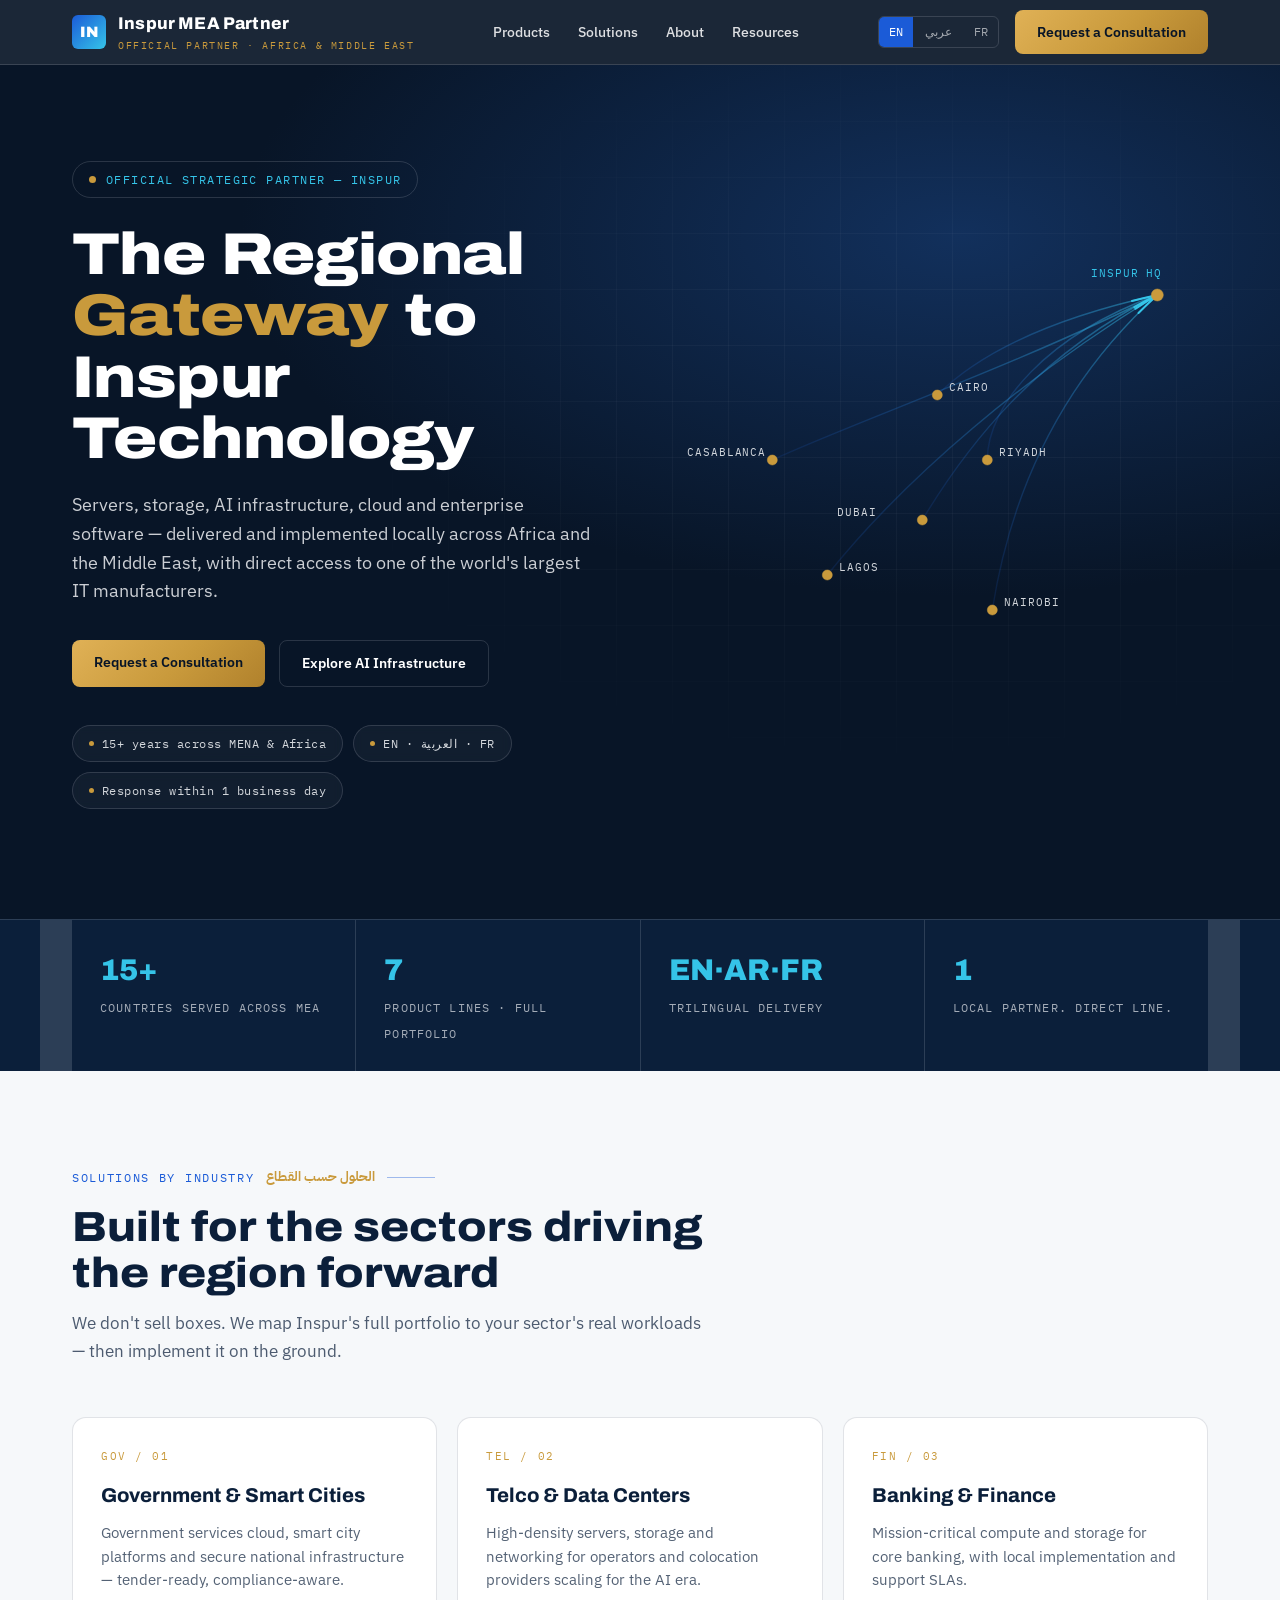
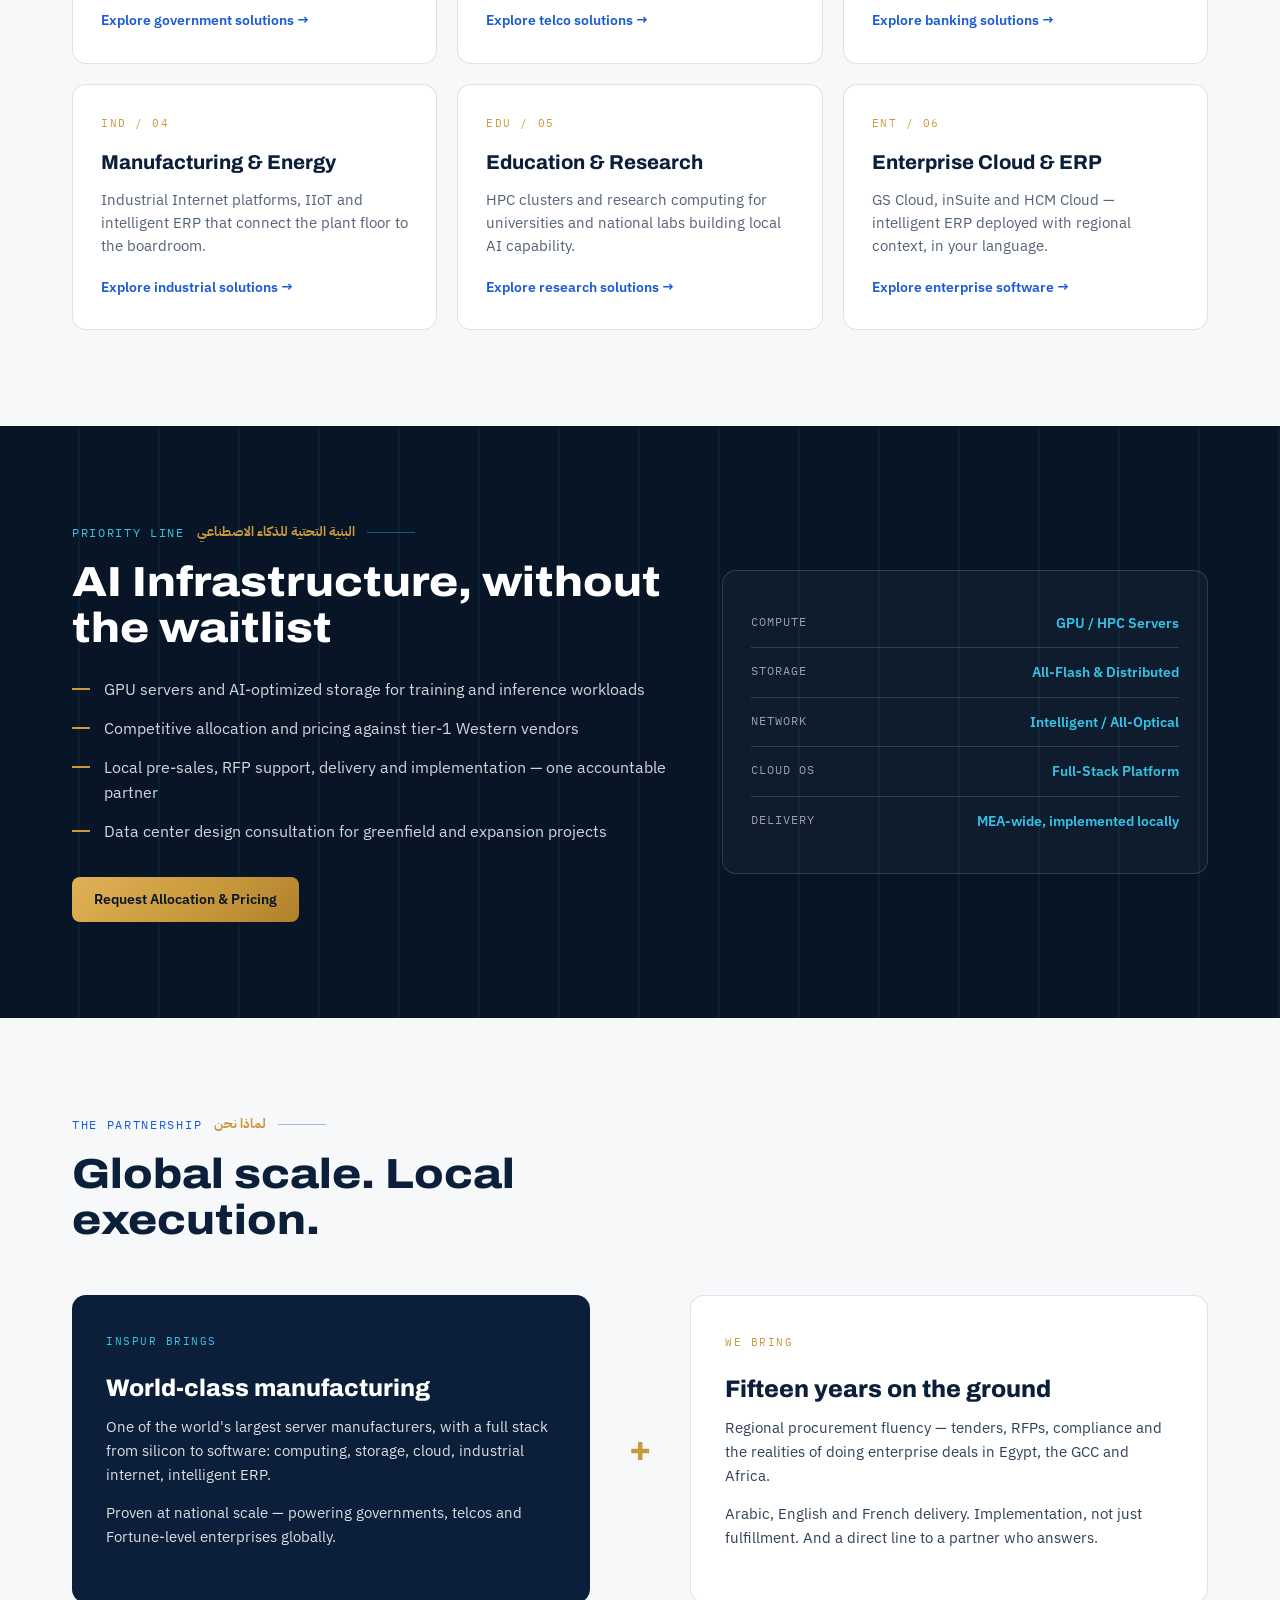
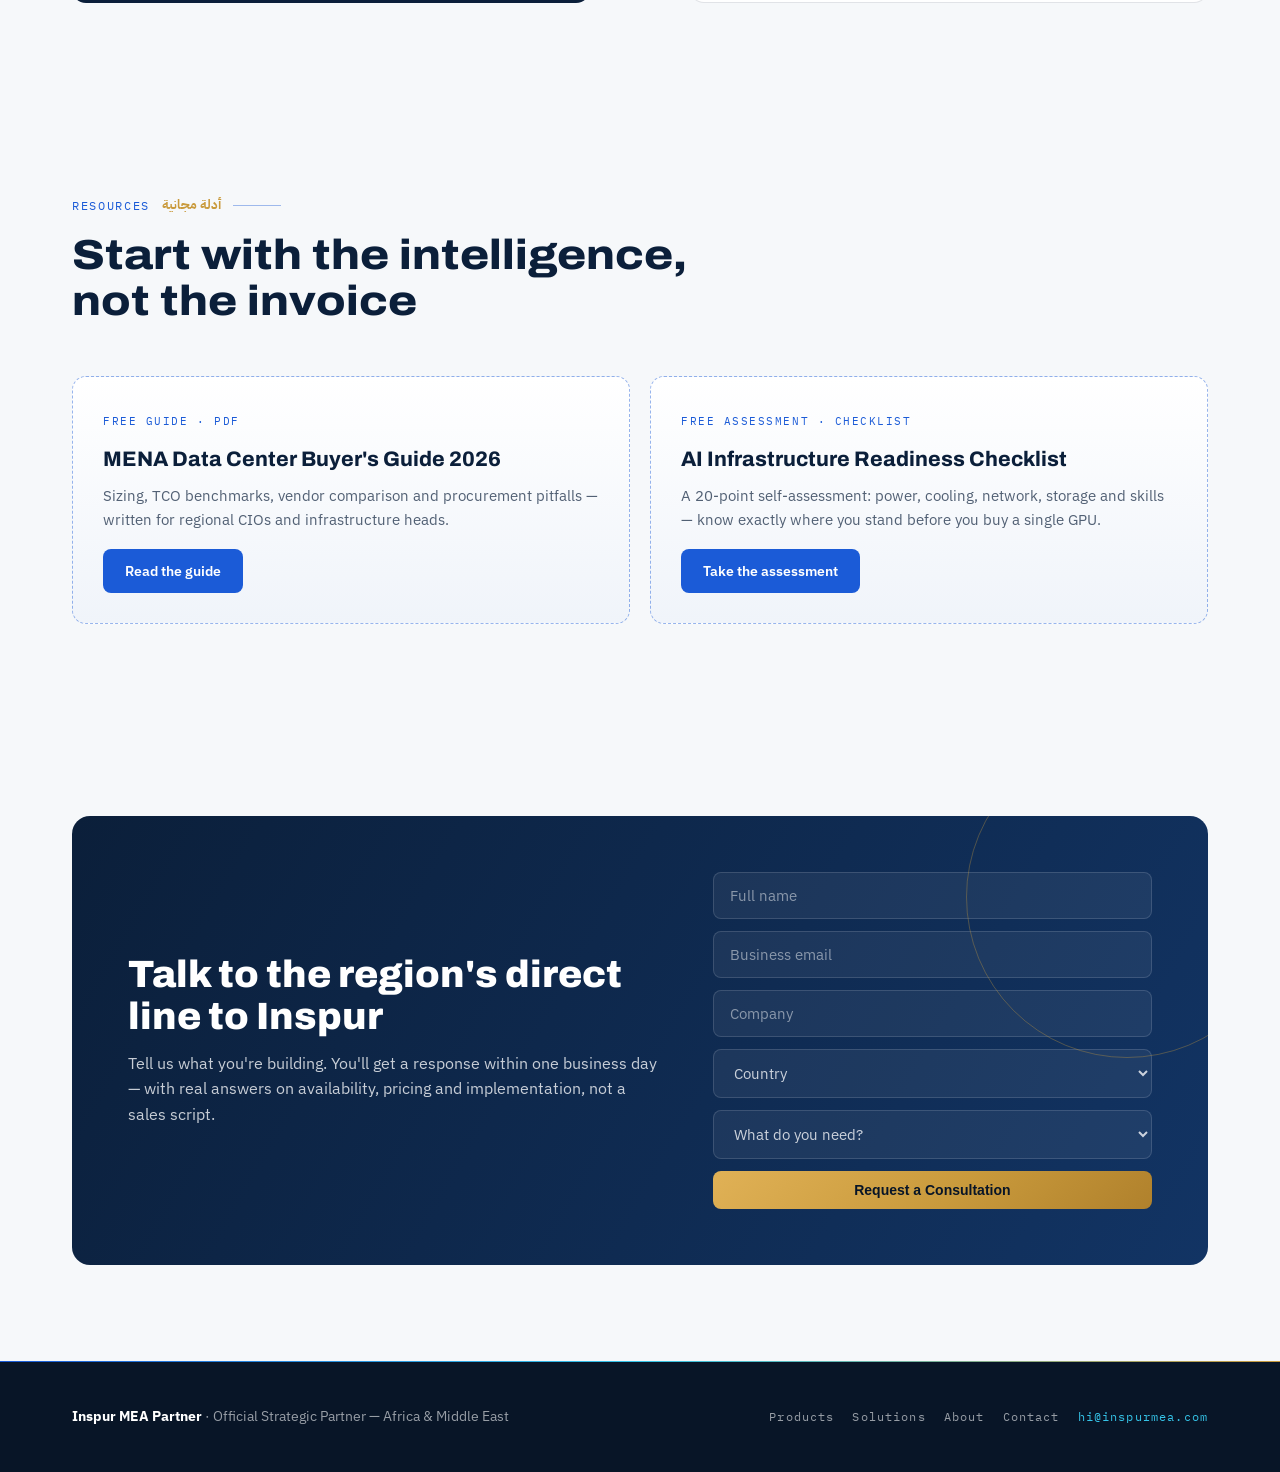
==== commit 688f658b: "Resources shipped: hub + Buyer's Guide article + interactive Readiness Checklist; fix lead email fal" ====
--- a/index.html
+++ b/index.html
@@ -219,13 +219,13 @@
         <span class="k">Free Guide · PDF</span>
         <h3>MENA Data Center Buyer's Guide 2026</h3>
         <p>Sizing, TCO benchmarks, vendor comparison and procurement pitfalls — written for regional CIOs and infrastructure heads.</p>
-        <a class="btn btn-wave" href="#consult" data-resource="MENA Data Center Buyer's Guide 2026">Request the guide</a>
+        <a class="btn btn-wave" href="/buyers-guide">Read the guide</a>
       </div>
       <div class="res rv">
         <span class="k">Free Assessment · Checklist</span>
         <h3>AI Infrastructure Readiness Checklist</h3>
         <p>A 20-point self-assessment: power, cooling, network, storage and skills — know exactly where you stand before you buy a single GPU.</p>
-        <a class="btn btn-wave" href="#consult" data-resource="AI Infrastructure Readiness Checklist">Request the checklist</a>
+        <a class="btn btn-wave" href="/checklist">Take the assessment</a>
       </div>
     </div>
   </div>
--- a/styles.css
+++ b/styles.css
@@ -248,3 +248,27 @@
 .nav-links a.active::after{transform:scaleX(1)}
 .foot-links{display:flex;gap:18px;flex-wrap:wrap}
 .foot-links a:hover{color:var(--pulse)}
+
+/* ---------- resource articles ---------- */
+.article{max-width:780px}
+.article h2{font-family:var(--display);font-weight:800;font-size:28px;margin:44px 0 14px}
+.article h3{font-family:var(--display);font-weight:750;font-size:20px;margin:28px 0 10px}
+.article p{margin-bottom:14px;color:rgba(11,31,58,.8);font-size:15.5px}
+.article ul,.article ol{margin:0 0 16px 22px;color:rgba(11,31,58,.8);font-size:15.5px;display:grid;gap:8px}
+.article table{width:100%;border-collapse:collapse;margin:18px 0 24px;font-size:14.5px}
+.article th{font-family:var(--mono);font-size:11px;letter-spacing:.1em;text-transform:uppercase;text-align:left;color:var(--wave);border-bottom:2px solid var(--wave);padding:10px 12px}
+.article td{border-bottom:1px solid var(--line);padding:11px 12px;vertical-align:top}
+.article .callout{border-left:3px solid var(--gold);background:#fff;border-radius:0 12px 12px 0;padding:18px 22px;margin:22px 0}
+.article .callout b{color:var(--ink)}
+.tbl-scroll{overflow-x:auto}
+
+/* ---------- interactive checklist ---------- */
+.check-group{background:#fff;border:1px solid var(--line);border-radius:14px;padding:26px 26px 16px;margin-bottom:18px}
+.check-group h3{font-family:var(--display);font-weight:800;font-size:19px;margin-bottom:6px}
+.check-group .d{font-size:13.5px;color:rgba(11,31,58,.65);margin-bottom:14px}
+.check{display:flex;gap:12px;align-items:flex-start;padding:11px 0;border-top:1px solid var(--line);cursor:pointer;font-size:14.5px;color:rgba(11,31,58,.85)}
+.check input{margin-top:3px;width:17px;height:17px;accent-color:var(--wave);flex:0 0 17px}
+.scorebar{position:sticky;bottom:16px;background:var(--ink);color:#fff;border-radius:14px;padding:18px 26px;display:flex;align-items:center;justify-content:space-between;gap:18px;box-shadow:0 14px 40px rgba(11,31,58,.35);flex-wrap:wrap}
+.scorebar b{font-family:var(--display);font-size:26px;color:var(--pulse)}
+.scorebar .verdict{font-size:14px;color:rgba(246,248,250,.85)}
+@media(max-width:640px){.scorebar{padding:14px 18px}}
